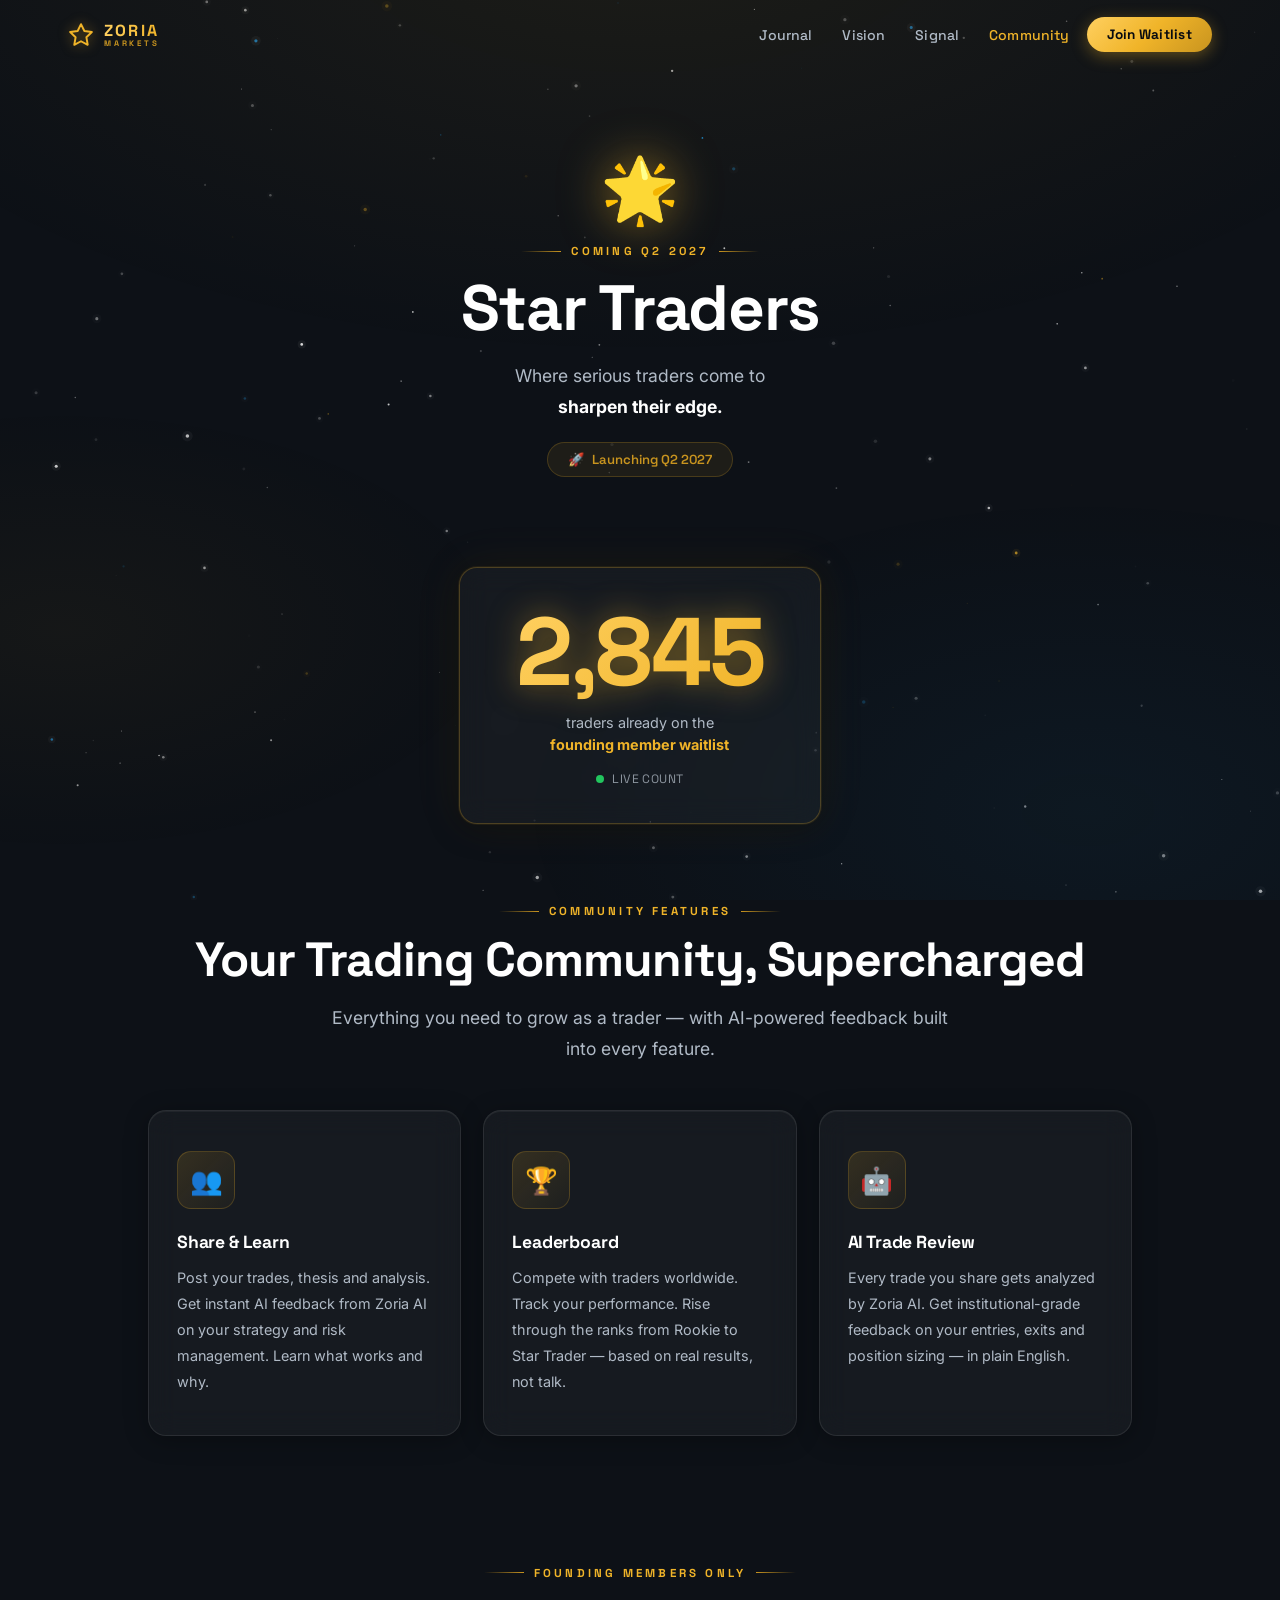
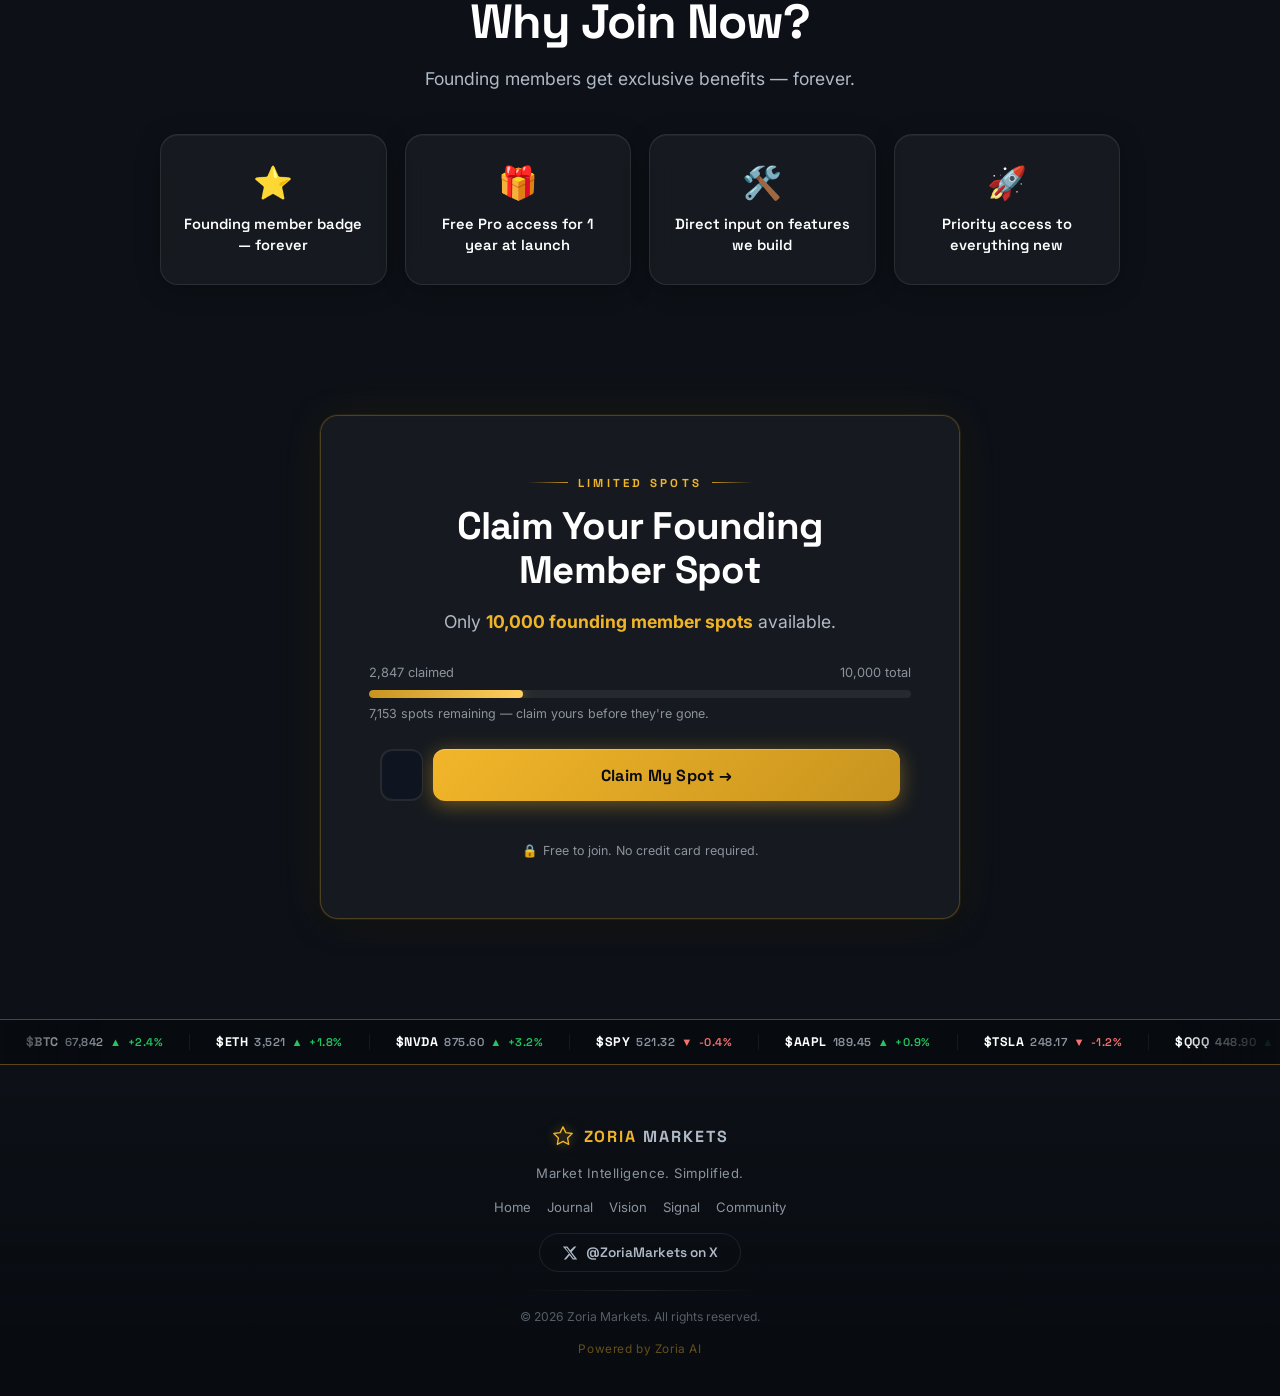
==== community.html @ 5ae32f55 "Complete Zoria Markets website - 5 pages - index.html: Fixed countdown (debounce-before-use crash), " ====
<!DOCTYPE html>
<html lang="en">
<head>
  <meta charset="UTF-8" />
  <meta name="viewport" content="width=device-width, initial-scale=1.0" />
  <meta name="description" content="Star Traders — The Zoria community platform where serious traders share strategies, compete on leaderboards and get AI feedback." />
  <meta name="theme-color" content="#0D1117" />
  <title>Star Traders Community — Zoria Markets</title>
  <link rel="preconnect" href="https://fonts.googleapis.com" />
  <link rel="preconnect" href="https://fonts.gstatic.com" crossorigin />
  <link href="https://fonts.googleapis.com/css2?family=Inter:wght@300;400;500;600;700&family=Space+Grotesk:wght@400;500;600;700;800&display=swap" rel="stylesheet" />
  <link rel="stylesheet" href="styles.css" />
</head>
<body data-page="community">

  <canvas id="starfield"></canvas>

  <!-- NAVIGATION -->
  <nav class="nav" id="nav">
    <div class="nav-inner">
      <a href="index.html" class="nav-logo" aria-label="Zoria Markets home">
        <svg class="nav-star" viewBox="0 0 24 24" xmlns="http://www.w3.org/2000/svg" aria-hidden="true">
          <polygon points="12,2 15.09,8.26 22,9.27 17,14.14 18.18,21.02 12,17.77 5.82,21.02 7,14.14 2,9.27 8.91,8.26" fill="none" stroke="#F0B429" stroke-width="1.8" stroke-linejoin="round"/>
        </svg>
        <span class="nav-brand"><span class="nav-z">ZORIA</span><span class="nav-m">MARKETS</span></span>
      </a>
      <div class="nav-links" id="nav-links">
        <a href="journal.html"    class="nav-link" data-nav="journal">Journal</a>
        <a href="vision.html"     class="nav-link" data-nav="vision">Vision</a>
        <a href="signal.html"     class="nav-link" data-nav="signal">Signal</a>
        <a href="community.html"  class="nav-link" data-nav="community">Community</a>
        <a href="index.html#waitlist" class="nav-cta">Join Waitlist</a>
      </div>
      <button class="hamburger" id="hamburger" aria-label="Toggle menu" aria-expanded="false">
        <span></span><span></span><span></span>
      </button>
    </div>
  </nav>

  <div class="page-wrap">

    <!-- ══ COMMUNITY HERO ══ -->
    <section class="community-hero fade-up">
      <div class="section-inner" style="text-align:center">
        <span class="star-float" aria-hidden="true">🌟</span>
        <div class="s-label" style="justify-content:center">Coming Q2 2027</div>
        <h1 class="s-title" style="font-size:clamp(2.4rem,6vw,4rem)">Star Traders</h1>
        <p class="s-sub" style="margin:0 auto">
          Where serious traders come to<br>
          <strong style="color:var(--white)">sharpen their edge.</strong>
        </p>
        <div class="launch-badge" style="margin:20px auto 0;display:inline-flex">
          <span aria-hidden="true">🚀</span> Launching Q2 2027
        </div>
      </div>
    </section>

    <!-- ══ FOUNDING MEMBER COUNTER ══ -->
    <section class="counter-section fade-up">
      <div class="section-inner" style="text-align:center">
        <div class="counter-box glass-card gold-card" style="display:inline-flex;flex-direction:column;align-items:center;gap:12px">
          <div class="counter-number" id="founder-count" aria-live="polite" aria-label="Founding member count">0</div>
          <p class="counter-label">
            traders already on the<br>
            <strong style="color:var(--gold)">founding member waitlist</strong>
          </p>
          <div style="display:flex;align-items:center;gap:8px;margin-top:4px">
            <div style="width:8px;height:8px;border-radius:50%;background:var(--green);animation:livePulse 1.4s ease infinite"></div>
            <span style="font-size:.76rem;color:var(--gray);font-family:var(--f-head);letter-spacing:.04em">LIVE COUNT</span>
          </div>
        </div>
      </div>
    </section>

    <!-- ══ COMMUNITY FEATURES ══ -->
    <section class="community-features">
      <div class="section-inner">
        <div class="s-label" style="justify-content:center">Community Features</div>
        <h2 class="s-title fade-up" style="text-align:center">Your Trading Community, Supercharged</h2>
        <p class="s-sub fade-up" style="text-align:center;margin:0 auto 46px">
          Everything you need to grow as a trader — with AI-powered feedback built into every feature.
        </p>

        <div class="community-grid">

          <div class="community-card glass-card tilt-card fade-up" style="--delay:.05s">
            <div class="icon-box" aria-hidden="true">👥</div>
            <h3 class="card-title">Share &amp; Learn</h3>
            <p class="card-text">
              Post your trades, thesis and analysis. Get instant AI feedback from Zoria AI
              on your strategy and risk management. Learn what works and why.
            </p>
          </div>

          <div class="community-card glass-card tilt-card fade-up" style="--delay:.12s">
            <div class="icon-box" aria-hidden="true">🏆</div>
            <h3 class="card-title">Leaderboard</h3>
            <p class="card-text">
              Compete with traders worldwide. Track your performance. Rise through
              the ranks from Rookie to Star Trader — based on real results, not talk.
            </p>
          </div>

          <div class="community-card glass-card tilt-card fade-up" style="--delay:.19s">
            <div class="icon-box" aria-hidden="true">🤖</div>
            <h3 class="card-title">AI Trade Review</h3>
            <p class="card-text">
              Every trade you share gets analyzed by Zoria AI. Get institutional-grade
              feedback on your entries, exits and position sizing — in plain English.
            </p>
          </div>

        </div>
      </div>
    </section>

    <!-- ══ FOUNDING MEMBER BENEFITS ══ -->
    <section class="benefits-section">
      <div class="section-inner">
        <div class="s-label" style="justify-content:center">Founding Members Only</div>
        <h2 class="s-title fade-up" style="text-align:center">Why Join Now?</h2>
        <p class="s-sub fade-up" style="text-align:center;margin:0 auto 10px">
          Founding members get exclusive benefits — forever.
        </p>

        <div class="benefits-grid">

          <div class="benefit-card glass-card fade-up" style="--delay:.05s">
            <div class="benefit-icon" aria-hidden="true">⭐</div>
            <p class="benefit-text">Founding member badge — forever</p>
          </div>

          <div class="benefit-card glass-card fade-up" style="--delay:.1s">
            <div class="benefit-icon" aria-hidden="true">🎁</div>
            <p class="benefit-text">Free Pro access for 1 year at launch</p>
          </div>

          <div class="benefit-card glass-card fade-up" style="--delay:.15s">
            <div class="benefit-icon" aria-hidden="true">🛠️</div>
            <p class="benefit-text">Direct input on features we build</p>
          </div>

          <div class="benefit-card glass-card fade-up" style="--delay:.2s">
            <div class="benefit-icon" aria-hidden="true">🚀</div>
            <p class="benefit-text">Priority access to everything new</p>
          </div>

        </div>
      </div>
    </section>

    <!-- ══ FOUNDING CTA ══ -->
    <section class="founding-cta fade-up">
      <div class="section-inner">
        <div class="founding-box glass-card gold-card" style="margin:0 auto;text-align:center">
          <div class="s-label" style="justify-content:center">Limited Spots</div>
          <h2 class="s-title" style="text-align:center;font-size:clamp(1.6rem,3.8vw,2.4rem)">
            Claim Your Founding<br>Member Spot
          </h2>
          <p class="s-sub" style="text-align:center;margin:0 auto 24px">
            Only <strong style="color:var(--gold)">10,000 founding member spots</strong> available.
          </p>

          <!-- Progress bar -->
          <div class="progress-wrap">
            <div class="progress-label">
              <span>2,847 claimed</span>
              <span>10,000 total</span>
            </div>
            <div class="progress-track" role="progressbar" aria-valuenow="2847" aria-valuemin="0" aria-valuemax="10000" aria-label="Founding member spots claimed">
              <div class="progress-fill" data-fill="28.47%"></div>
            </div>
            <p class="progress-note">7,153 spots remaining — claim yours before they're gone.</p>
          </div>

          <!-- Form -->
          <form class="waitlist-form" novalidate style="margin:24px 0 0">
            <div class="email-row" style="margin:0 auto">
              <div class="input-wrap">
                <input type="email" class="email-input"
                  placeholder="Your email address"
                  autocomplete="email" required aria-label="Email address" />
              </div>
              <button type="submit" class="btn-gold cta-btn" style="border-radius:var(--r-sm);height:52px;white-space:nowrap;padding:0 24px">
                <span class="btn-text">Claim My Spot →</span>
              </button>
            </div>
            <div class="form-error" role="alert"></div>
          </form>

          <p class="trust-note" style="justify-content:center;margin-top:16px">
            <span aria-hidden="true">🔒</span> Free to join. No credit card required.
          </p>
        </div>
      </div>
    </section>

  </div><!-- /page-wrap -->

  <!-- TICKER -->
  <div class="ticker-wrap" role="marquee" aria-label="Live market data">
    <div class="ticker-inner" id="ticker-inner"></div>
  </div>

  <!-- FOOTER -->
  <footer class="site-footer">
    <div class="footer-inner">
      <div class="footer-brand">
        <svg class="footer-star" viewBox="0 0 24 24" xmlns="http://www.w3.org/2000/svg" aria-hidden="true">
          <polygon points="12,2 15.09,8.26 22,9.27 17,14.14 18.18,21.02 12,17.77 5.82,21.02 7,14.14 2,9.27 8.91,8.26" fill="none" stroke="#F0B429" stroke-width="1.8" stroke-linejoin="round"/>
        </svg>
        <span class="footer-name"><span class="footer-z">ZORIA</span> <span class="footer-mk">MARKETS</span></span>
      </div>
      <p class="footer-tagline">Market Intelligence. Simplified.</p>
      <nav class="footer-nav" aria-label="Footer navigation">
        <a href="index.html">Home</a>
        <a href="journal.html">Journal</a>
        <a href="vision.html">Vision</a>
        <a href="signal.html">Signal</a>
        <a href="community.html">Community</a>
      </nav>
      <a href="https://x.com/zoriamarkets" class="footer-social" target="_blank" rel="noopener noreferrer">
        <svg viewBox="0 0 24 24" aria-hidden="true"><path d="M18.244 2.25h3.308l-7.227 8.26 8.502 11.24H16.17l-4.714-6.231-5.401 6.231H2.744l7.737-8.835L1.254 2.25H8.08l4.253 5.622L18.244 2.25zm-1.161 17.52h1.833L7.084 4.126H5.117L17.083 19.77z"/></svg>
        @ZoriaMarkets on X
      </a>
      <div class="footer-divider" aria-hidden="true"></div>
      <p class="footer-copy">© 2026 Zoria Markets. All rights reserved.</p>
      <p class="footer-powered">Powered by Zoria AI</p>
    </div>
  </footer>

  <script src="script.js"></script>
</body>
</html>
---- styles.css ----
/* ═══════════════════════════════════════════════════
   ZORIA MARKETS — styles.css  (shared, all pages)
   "Market Intelligence. Simplified."
═══════════════════════════════════════════════════ */

/* ── CSS REGISTERED CUSTOM PROPERTIES ── */
@property --angle {
  syntax: '<angle>';
  initial-value: 0deg;
  inherits: false;
}

/* ── DESIGN TOKENS ── */
:root {
  --bg:          #0D1117;
  --bg-deep:     #080b10;
  --bg-card:     rgba(255,255,255,0.04);
  --bg-card2:    rgba(255,255,255,0.06);

  --gold:        #F0B429;
  --gold-bright: #FFD060;
  --gold-dim:    #C8941F;
  --gold-g:      rgba(240,180,41,0.35);
  --gold-g-sm:   rgba(240,180,41,0.18);
  --gold-g-xs:   rgba(240,180,41,0.08);

  --blue:        #1DA1F2;
  --blue-bright: #60C8FF;
  --blue-g:      rgba(29,161,242,0.3);

  --green:       #22C55E;
  --red:         #F87171;

  --white:       #FFFFFF;
  --gray:        #8B949E;
  --gray-lt:     #B0BAC6;

  --border:      rgba(255,255,255,0.09);
  --border-gold: rgba(240,180,41,0.25);
  --glass:       blur(14px);

  --r:           18px;
  --r-sm:        12px;
  --r-xs:        8px;
  --t:           .3s cubic-bezier(.4,0,.2,1);

  --f-body: 'Inter', -apple-system, BlinkMacSystemFont, sans-serif;
  --f-head: 'Space Grotesk', -apple-system, BlinkMacSystemFont, sans-serif;
  --f-mono: 'JetBrains Mono', 'Courier New', monospace;
}

/* ── RESET ── */
*,*::before,*::after { box-sizing:border-box; margin:0; padding:0; }

html { scroll-behavior:smooth; -webkit-text-size-adjust:100%; }

body {
  font-family: var(--f-body);
  background: var(--bg);
  color: var(--white);
  min-height: 100vh;
  overflow-x: hidden;
  -webkit-font-smoothing: antialiased;
  -moz-osx-font-smoothing: grayscale;
  padding-top: 70px; /* nav height */
}

img, svg { display: block; }
a { color: inherit; text-decoration: none; }
button { font-family: inherit; cursor: pointer; }

/* ── STARFIELD ── */
#starfield {
  position: fixed;
  inset: 0;
  z-index: 0;
  pointer-events: none;
}

/* ── AMBIENT GLOW ── */
body::before {
  content: '';
  position: fixed;
  inset: 0;
  z-index: 1;
  pointer-events: none;
  background:
    radial-gradient(ellipse 70% 50% at 50% -10%, rgba(240,180,41,0.07) 0%, transparent 100%),
    radial-gradient(ellipse 45% 35% at 85% 90%, rgba(29,161,242,0.05) 0%, transparent 100%),
    radial-gradient(ellipse 35% 25% at 5%  70%, rgba(240,180,41,0.04) 0%, transparent 100%);
}

/* ── PAGE WRAPPER ── */
.page-wrap {
  position: relative;
  z-index: 2;
}

/* ═══════════════════════════════════════════════
   NAVIGATION
═══════════════════════════════════════════════ */
.nav {
  position: fixed;
  top: 0; left: 0; right: 0;
  z-index: 100;
  height: 70px;
  transition: background var(--t), box-shadow var(--t), border-color var(--t);
  border-bottom: 1px solid transparent;
}

.nav.scrolled {
  background: rgba(8,11,16,0.88);
  backdrop-filter: var(--glass);
  -webkit-backdrop-filter: var(--glass);
  border-bottom-color: var(--border);
  box-shadow: 0 4px 30px rgba(0,0,0,0.5);
}

.nav-inner {
  max-width: 1200px;
  margin: 0 auto;
  padding: 0 28px;
  height: 100%;
  display: flex;
  align-items: center;
  justify-content: space-between;
  gap: 24px;
}

/* Logo */
.nav-logo {
  display: flex;
  align-items: center;
  gap: 10px;
  flex-shrink: 0;
}

.nav-star {
  width: 26px;
  height: 26px;
  filter: drop-shadow(0 0 6px rgba(240,180,41,0.5));
}

.nav-brand {
  font-family: var(--f-head);
  font-weight: 800;
  line-height: 1;
  display: flex;
  flex-direction: column;
}

.nav-z {
  font-size: 1rem;
  letter-spacing: 0.14em;
  background: linear-gradient(90deg, var(--gold-bright), var(--gold), var(--gold-bright));
  background-size: 200%;
  -webkit-background-clip: text;
  -webkit-text-fill-color: transparent;
  background-clip: text;
  animation: shimmer 4s linear infinite;
}

.nav-m {
  font-size: 0.5rem;
  letter-spacing: 0.35em;
  color: var(--gold-dim);
  -webkit-text-fill-color: var(--gold-dim);
}

/* Nav links */
.nav-links {
  display: flex;
  align-items: center;
  gap: 6px;
}

.nav-link {
  font-family: var(--f-head);
  font-size: 0.88rem;
  font-weight: 500;
  color: var(--gray-lt);
  padding: 7px 12px;
  border-radius: var(--r-xs);
  transition: color var(--t), background var(--t);
  letter-spacing: 0.01em;
  white-space: nowrap;
}

.nav-link:hover { color: var(--white); background: rgba(255,255,255,0.06); }
.nav-link.active { color: var(--gold); }

.nav-cta {
  font-family: var(--f-head);
  font-size: 0.85rem;
  font-weight: 700;
  color: var(--bg-deep);
  background: linear-gradient(135deg, var(--gold-bright), var(--gold), var(--gold-dim));
  padding: 9px 20px;
  border-radius: 50px;
  letter-spacing: 0.02em;
  white-space: nowrap;
  transition: transform var(--t), box-shadow var(--t);
  box-shadow: 0 4px 16px rgba(240,180,41,0.35);
}

.nav-cta:hover {
  transform: translateY(-2px);
  box-shadow: 0 8px 24px rgba(240,180,41,0.5);
}

/* Hamburger */
.hamburger {
  display: none;
  flex-direction: column;
  gap: 5px;
  background: none;
  border: none;
  padding: 6px;
  cursor: pointer;
}

.hamburger span {
  display: block;
  width: 22px;
  height: 2px;
  background: var(--white);
  border-radius: 2px;
  transition: transform var(--t), opacity var(--t);
  transform-origin: center;
}

.hamburger.open span:nth-child(1) { transform: translateY(7px) rotate(45deg); }
.hamburger.open span:nth-child(2) { opacity: 0; }
.hamburger.open span:nth-child(3) { transform: translateY(-7px) rotate(-45deg); }

/* ═══════════════════════════════════════════════
   TICKER TAPE
═══════════════════════════════════════════════ */
.ticker-wrap {
  position: relative;
  z-index: 2;
  background: rgba(8,11,16,0.96);
  border-top: 1px solid rgba(240,180,41,0.35);
  border-bottom: 1px solid rgba(240,180,41,0.35);
  overflow: hidden;
  height: 46px;
  display: flex;
  align-items: center;
}

.ticker-wrap::before,
.ticker-wrap::after {
  content: '';
  position: absolute;
  top: 0; bottom: 0;
  width: 100px;
  z-index: 3;
  pointer-events: none;
}
.ticker-wrap::before { left: 0;  background: linear-gradient(to right, rgba(8,11,16,1), transparent); }
.ticker-wrap::after  { right: 0; background: linear-gradient(to left,  rgba(8,11,16,1), transparent); }

.ticker-inner {
  display: flex;
  white-space: nowrap;
  animation: tickerScroll 45s linear infinite;
  will-change: transform;
}
.ticker-inner:hover { animation-play-state: paused; }

@keyframes tickerScroll {
  from { transform: translateX(0); }
  to   { transform: translateX(-50%); }
}

.ticker-item {
  display: inline-flex;
  align-items: center;
  gap: 6px;
  padding: 0 26px;
  font-family: var(--f-head);
  font-size: 0.78rem;
  font-weight: 600;
  letter-spacing: 0.04em;
  border-right: 1px solid rgba(255,255,255,0.06);
}

.t-sym { color: var(--white); font-weight: 700; }
.t-px  { color: var(--gray); font-size: 0.72rem; }
.t-arr,.t-chg { font-size: 0.7rem; }
.t-arr.up,.t-chg.up   { color: var(--green); }
.t-arr.dn,.t-chg.dn   { color: var(--red); }

/* ═══════════════════════════════════════════════
   FOOTER
═══════════════════════════════════════════════ */
.site-footer {
  position: relative;
  z-index: 2;
  padding: 60px 24px 40px;
  background: linear-gradient(to top, rgba(8,11,16,0.99) 0%, transparent 100%);
}

.footer-inner {
  max-width: 700px;
  margin: 0 auto;
  display: flex;
  flex-direction: column;
  align-items: center;
  gap: 18px;
  text-align: center;
}

.footer-brand {
  display: flex;
  align-items: center;
  gap: 10px;
}

.footer-star {
  width: 22px; height: 22px;
  filter: drop-shadow(0 0 5px rgba(240,180,41,0.5));
}
.footer-star polygon { fill: none; stroke: var(--gold); stroke-width: 1.5; }

.footer-name {
  font-family: var(--f-head);
  font-size: 1rem;
  font-weight: 800;
  letter-spacing: 0.12em;
}

.footer-z  { color: var(--gold); }
.footer-mk { color: var(--gray-lt); }

.footer-tagline {
  font-size: 0.82rem;
  color: var(--gray);
  letter-spacing: 0.04em;
}

.footer-nav {
  display: flex;
  flex-wrap: wrap;
  justify-content: center;
  gap: 4px 16px;
}

.footer-nav a {
  font-size: 0.82rem;
  color: var(--gray);
  transition: color var(--t);
}
.footer-nav a:hover { color: var(--white); }

.footer-social {
  display: inline-flex;
  align-items: center;
  gap: 8px;
  font-family: var(--f-head);
  font-size: 0.85rem;
  font-weight: 600;
  color: var(--gray-lt);
  padding: 10px 22px;
  border: 1px solid var(--border);
  border-radius: 50px;
  transition: all var(--t);
}
.footer-social svg { width:16px; height:16px; fill:currentColor; }
.footer-social:hover {
  color: var(--white);
  border-color: rgba(255,255,255,0.2);
  background: rgba(255,255,255,0.05);
}

.footer-divider {
  width: 240px; height: 1px;
  background: linear-gradient(to right, transparent, var(--border), transparent);
}

.footer-copy    { font-size: 0.76rem; color: rgba(139,148,158,0.6); }
.footer-powered { font-size: 0.74rem; color: rgba(240,180,41,0.4); letter-spacing: 0.05em; }

/* ═══════════════════════════════════════════════
   SHARED COMPONENTS
═══════════════════════════════════════════════ */

/* Section wrapper */
.section-inner {
  max-width: 1040px;
  margin: 0 auto;
  padding: 0 28px;
}

/* Section header */
.s-label {
  font-family: var(--f-head);
  font-size: 0.72rem;
  font-weight: 700;
  letter-spacing: 0.28em;
  text-transform: uppercase;
  color: var(--gold);
  margin-bottom: 14px;
  display: flex;
  align-items: center;
  gap: 10px;
}
.s-label::before,.s-label::after {
  content: '';
  flex: 1;
  max-width: 40px;
  height: 1px;
  background: linear-gradient(to right, transparent, var(--gold-dim));
}
.s-label::after { background: linear-gradient(to left, transparent, var(--gold-dim)); }

.s-title {
  font-family: var(--f-head);
  font-size: clamp(1.9rem, 4vw, 3rem);
  font-weight: 700;
  color: var(--white);
  letter-spacing: -0.02em;
  margin-bottom: 14px;
  line-height: 1.15;
}
.s-title span.gold {
  background: linear-gradient(135deg, var(--gold-bright), var(--gold));
  -webkit-background-clip: text;
  -webkit-text-fill-color: transparent;
  background-clip: text;
}

.s-sub {
  font-size: clamp(0.95rem, 2vw, 1.1rem);
  color: var(--gray-lt);
  line-height: 1.78;
  max-width: 640px;
}

/* Glass card */
.glass-card {
  background: var(--bg-card);
  border: 1px solid var(--border);
  backdrop-filter: var(--glass);
  -webkit-backdrop-filter: var(--glass);
  border-radius: var(--r);
  transition: transform var(--t), box-shadow var(--t), border-color var(--t);
  box-shadow: 0 1px 0 rgba(255,255,255,0.05) inset, 0 4px 24px rgba(0,0,0,0.3);
}

.glass-card:hover {
  transform: translateY(-6px);
  border-color: var(--border-gold);
  box-shadow: 0 1px 0 rgba(255,255,255,0.08) inset, 0 20px 50px rgba(0,0,0,0.45), 0 0 40px var(--gold-g-xs);
}

/* Gold bordered card */
.gold-card {
  border-color: var(--border-gold) !important;
  box-shadow: 0 0 0 1px rgba(240,180,41,0.08), 0 4px 30px rgba(0,0,0,0.35), 0 0 50px var(--gold-g-xs) !important;
}

/* Badge */
.badge {
  display: inline-flex;
  align-items: center;
  gap: 5px;
  padding: 4px 12px;
  border-radius: 50px;
  font-family: var(--f-head);
  font-size: 0.7rem;
  font-weight: 700;
  letter-spacing: 0.06em;
  text-transform: uppercase;
}
.badge-gold   { background: rgba(240,180,41,0.15); color: var(--gold);  border: 1px solid rgba(240,180,41,0.3); }
.badge-blue   { background: rgba(29,161,242,0.12); color: var(--blue);  border: 1px solid rgba(29,161,242,0.25); }
.badge-green  { background: rgba(34,197,94,0.12);  color: var(--green); border: 1px solid rgba(34,197,94,0.25); }
.badge-gray   { background: rgba(255,255,255,0.06); color: var(--gray); border: 1px solid var(--border); }
.badge-live {
  background: rgba(34,197,94,0.12);
  color: var(--green);
  border: 1px solid rgba(34,197,94,0.25);
}
.badge-live::before {
  content: '';
  width: 6px; height: 6px;
  border-radius: 50%;
  background: var(--green);
  animation: livePulse 1.4s ease infinite;
}
@keyframes livePulse {
  0%,100% { opacity:1; transform: scale(1); }
  50%      { opacity:0.4; transform: scale(0.7); }
}

/* Icon box */
.icon-box {
  display: inline-flex;
  align-items: center;
  justify-content: center;
  width: 58px; height: 58px;
  border-radius: 14px;
  background: linear-gradient(135deg, rgba(240,180,41,0.14) 0%, rgba(240,180,41,0.04) 100%);
  border: 1px solid rgba(240,180,41,0.2);
  font-size: 1.65rem;
  margin-bottom: 22px;
  transition: transform var(--t), box-shadow var(--t);
  flex-shrink: 0;
}
.glass-card:hover .icon-box,
.tilt-card:hover .icon-box {
  transform: scale(1.1) rotate(-4deg);
  box-shadow: 0 0 22px rgba(240,180,41,0.25);
}

/* Shared button styles */
.btn-gold {
  display: inline-flex;
  align-items: center;
  gap: 8px;
  padding: 14px 28px;
  background: linear-gradient(135deg, var(--gold-bright) 0%, var(--gold) 50%, var(--gold-dim) 100%);
  background-size: 200%;
  background-position: 100% 0;
  border: none;
  border-radius: 50px;
  color: var(--bg-deep);
  font-family: var(--f-head);
  font-size: 0.95rem;
  font-weight: 700;
  cursor: pointer;
  letter-spacing: 0.02em;
  white-space: nowrap;
  transition: background-position .4s, transform var(--t), box-shadow var(--t);
  box-shadow: 0 4px 20px rgba(240,180,41,0.4), 0 1px 0 rgba(255,255,255,0.25) inset;
  overflow: hidden;
  position: relative;
}
.btn-gold::after {
  content:'';
  position:absolute;
  top:0; left:-100%;
  width:60%; height:100%;
  background: linear-gradient(90deg, transparent, rgba(255,255,255,0.22), transparent);
  transform: skewX(-20deg);
  transition: left .5s;
}
.btn-gold:hover { background-position: 0% 0; transform: translateY(-2px); box-shadow: 0 8px 32px rgba(240,180,41,0.55), 0 1px 0 rgba(255,255,255,0.25) inset; }
.btn-gold:hover::after { left: 160%; }
.btn-gold:active { transform: translateY(0); }

.btn-outline {
  display: inline-flex;
  align-items: center;
  gap: 8px;
  padding: 14px 28px;
  background: rgba(255,255,255,0.05);
  border: 1px solid var(--border);
  border-radius: 50px;
  color: var(--white);
  font-family: var(--f-head);
  font-size: 0.9rem;
  font-weight: 600;
  cursor: pointer;
  letter-spacing: 0.02em;
  transition: all var(--t);
}
.btn-outline:hover { background: rgba(255,255,255,0.1); border-color: rgba(255,255,255,0.2); transform: translateY(-2px); }

/* Email form row */
.email-row {
  display: flex;
  gap: 10px;
  max-width: 520px;
}

.input-wrap {
  position: relative;
  flex: 1;
  border-radius: var(--r-sm);
  padding: 1.5px;
  background: rgba(255,255,255,0.07);
}
.input-wrap::before {
  content: '';
  position: absolute;
  inset: 0;
  border-radius: inherit;
  background: conic-gradient(from var(--angle), var(--gold-dim), var(--gold-bright), var(--blue), var(--gold-dim));
  opacity: 0;
  transition: opacity .4s;
  animation: borderSpin 3s linear infinite;
}
.input-wrap.input-focused::before { opacity: 1; }

@keyframes borderSpin { to { --angle: 360deg; } }

.email-input {
  position: relative;
  z-index: 1;
  display: block;
  width: 100%;
  padding: 15px 20px;
  background: #0e1520;
  border: none;
  border-radius: calc(var(--r-sm) - 1.5px);
  color: var(--white);
  font-family: var(--f-body);
  font-size: 0.93rem;
  outline: none;
  -webkit-appearance: none;
}
.email-input::placeholder { color: var(--gray); }
.email-input.shake { animation: shake .4s ease; }

@keyframes shake {
  0%,100% { transform:translateX(0); }
  20%      { transform:translateX(-7px); }
  40%      { transform:translateX(7px); }
  60%      { transform:translateX(-4px); }
  80%      { transform:translateX(4px); }
}

.form-error { font-size:.82rem; color:#F87171; margin-top:8px; min-height:18px; }

/* Success */
.success-msg {
  display: flex;
  align-items: center;
  justify-content: center;
  gap: 12px;
  padding: 18px 28px;
  background: rgba(240,180,41,0.1);
  border: 1px solid rgba(240,180,41,0.3);
  border-radius: var(--r-sm);
  font-family: var(--f-head);
  font-weight: 600;
  color: var(--gold);
  animation: popIn .45s cubic-bezier(.22,1,.36,1);
}
@keyframes popIn { from{opacity:0;transform:scale(.93) translateY(8px)} to{opacity:1;transform:scale(1) translateY(0)} }

/* Fade-up scroll reveal */
.fade-up {
  opacity: 0;
  transform: translateY(36px);
  transition: opacity .75s cubic-bezier(.22,1,.36,1), transform .75s cubic-bezier(.22,1,.36,1);
  transition-delay: var(--delay, 0s);
}
.fade-up.visible { opacity: 1; transform: translateY(0); }

/* Shared keyframes */
@keyframes shimmer { 0%{background-position:200% center} 100%{background-position:-200% center} }
@keyframes floatY  { 0%,100%{transform:translateY(0)} 50%{transform:translateY(-10px)} }
@keyframes glow    { 0%,100%{opacity:.55;transform:scale(.95)} 50%{opacity:1;transform:scale(1.18)} }

/* ═══════════════════════════════════════════════
   PAGE: INDEX  — Hero
═══════════════════════════════════════════════ */
.chart-bg {
  position: fixed;
  inset: 0;
  z-index: 1;
  pointer-events: none;
  overflow: hidden;
}
.chart-svg { width: 100%; height: 100%; min-height: 400px; }

.hero {
  min-height: calc(100vh - 70px);
  display: flex;
  align-items: center;
  justify-content: center;
  padding: 60px 24px 40px;
  text-align: center;
}

.hero-inner {
  display: flex;
  flex-direction: column;
  align-items: center;
  gap: 22px;
  max-width: 720px;
}

.logo-wrap {
  position: relative;
  display: flex;
  align-items: center;
  justify-content: center;
  margin-bottom: 4px;
}

.logo-halo {
  position: absolute;
  width: 280px; height: 280px;
  border-radius: 50%;
  background: radial-gradient(ellipse at center,
    rgba(240,180,41,0.2) 0%, rgba(240,180,41,0.06) 50%, transparent 72%);
  animation: glow 3.5s ease-in-out infinite;
  z-index: 0;
}

.logo-halo::after {
  content: '';
  position: absolute;
  inset: 30px;
  border-radius: 50%;
  background: radial-gradient(ellipse at center, rgba(29,161,242,0.1) 0%, transparent 70%);
  animation: glow 3.5s ease-in-out infinite reverse;
}

.logo-svg {
  position: relative;
  z-index: 1;
  width: clamp(120px, 22vw, 170px);
  height: clamp(120px, 22vw, 170px);
  animation: floatY 7s ease-in-out infinite;
  filter:
    drop-shadow(0 0 14px rgba(240,180,41,0.5))
    drop-shadow(0 0 36px rgba(240,180,41,0.22))
    drop-shadow(0 0 3px rgba(29,161,242,0.4));
}

.brand-name { display:flex; flex-direction:column; align-items:center; gap:4px; }

.brand-zoria {
  font-family: var(--f-head);
  font-size: clamp(3rem, 10vw, 6rem);
  font-weight: 800;
  letter-spacing: 0.2em;
  background: linear-gradient(135deg, var(--white) 0%, var(--gold-bright) 35%, var(--gold) 55%, var(--white) 100%);
  -webkit-background-clip: text;
  -webkit-text-fill-color: transparent;
  background-clip: text;
  filter: drop-shadow(0 0 22px rgba(240,180,41,0.4));
}

.brand-markets {
  font-family: var(--f-head);
  font-size: clamp(1rem, 3.2vw, 1.8rem);
  font-weight: 600;
  letter-spacing: 0.55em;
  background: linear-gradient(90deg, var(--gold-dim) 0%, var(--gold) 40%, var(--gold-bright) 60%, var(--gold-dim) 100%);
  background-size: 200% auto;
  -webkit-background-clip: text;
  -webkit-text-fill-color: transparent;
  background-clip: text;
  animation: shimmer 4s linear infinite;
}

.tagline {
  font-family: var(--f-head);
  font-size: clamp(1.2rem, 3.5vw, 2rem);
  font-weight: 500;
  color: var(--white);
}

.hero-sub {
  font-size: clamp(0.95rem, 2vw, 1.1rem);
  color: var(--gray);
  line-height: 1.85;
}
.hero-launch { color: var(--gold); font-weight: 600; }

/* Countdown */
.countdown-section { padding: 50px 24px 70px; text-align: center; }

.cd-eyebrow {
  font-family: var(--f-head);
  font-size: 0.72rem;
  font-weight: 700;
  letter-spacing: 0.28em;
  text-transform: uppercase;
  color: var(--gray);
  margin-bottom: 32px;
}

.cd-grid {
  display: flex;
  align-items: center;
  justify-content: center;
  gap: 14px;
  flex-wrap: wrap;
}

.cd-box {
  position: relative;
  display: flex;
  flex-direction: column;
  align-items: center;
  justify-content: center;
  background: linear-gradient(160deg, rgba(255,255,255,0.07) 0%, rgba(255,255,255,0.03) 100%);
  border: 1px solid rgba(240,180,41,0.22);
  backdrop-filter: var(--glass);
  -webkit-backdrop-filter: var(--glass);
  border-radius: var(--r);
  padding: 28px 32px 22px;
  min-width: clamp(84px, 18vw, 124px);
  box-shadow: 0 0 0 1px rgba(255,255,255,0.04) inset, 0 1px 0 rgba(255,255,255,0.1) inset, 0 6px 28px rgba(0,0,0,0.4), 0 0 40px rgba(240,180,41,0.06);
  overflow: hidden;
  transition: box-shadow var(--t), transform var(--t), border-color var(--t);
}
.cd-box::before {
  content:'';
  position:absolute;
  top:0; left:15%; right:15%;
  height:1px;
  background:linear-gradient(90deg, transparent, rgba(240,180,41,0.6), transparent);
}
.cd-box::after {
  content:'';
  position:absolute;
  bottom:-20px; left:50%;
  transform:translateX(-50%);
  width:80%; height:40px;
  border-radius:50%;
  background:radial-gradient(ellipse, rgba(240,180,41,0.14) 0%, transparent 70%);
}
.cd-box:hover { transform:translateY(-5px) scale(1.02); border-color:rgba(240,180,41,0.45); box-shadow:0 0 0 1px rgba(255,255,255,0.06) inset,0 12px 44px rgba(0,0,0,0.5),0 0 60px rgba(240,180,41,0.18); }

.cd-num {
  font-family: var(--f-head);
  font-size: clamp(2.4rem, 6.5vw, 4.2rem);
  font-weight: 800;
  line-height: 1;
  letter-spacing: -0.03em;
  background: linear-gradient(180deg, var(--gold-bright) 0%, var(--gold) 50%, var(--gold-dim) 100%);
  -webkit-background-clip: text;
  -webkit-text-fill-color: transparent;
  background-clip: text;
  filter: drop-shadow(0 0 10px rgba(240,180,41,0.6));
}
.cd-num.flip { animation: numFlip .18s ease; }
@keyframes numFlip { 40%{transform:scaleY(.7);opacity:.6} }

.cd-unit {
  font-size: 0.6rem;
  font-weight: 700;
  letter-spacing: 0.22em;
  color: var(--gray);
  margin-top: 10px;
  text-transform: uppercase;
}

.cd-sep {
  font-family: var(--f-head);
  font-size: clamp(1.8rem, 4.5vw, 3rem);
  font-weight: 800;
  padding-bottom: 24px;
  background: linear-gradient(180deg, var(--gold), var(--gold-dim));
  -webkit-background-clip: text;
  -webkit-text-fill-color: transparent;
  background-clip: text;
  opacity: .5;
  animation: sepBlink 1s step-end infinite;
}
@keyframes sepBlink { 50%{opacity:.1} }

/* Waitlist section */
.waitlist-section { padding: 10px 24px 80px; text-align: center; }

.waitlist-inner {
  max-width: 580px;
  margin: 0 auto;
}

.waitlist-form { margin: 14px 0 20px; }

.join-btn {
  position: relative;
  display: flex;
  align-items: center;
  gap: 8px;
  padding: 0 28px;
  height: 52px;
  background: linear-gradient(135deg, var(--gold-bright) 0%, var(--gold) 50%, var(--gold-dim) 100%);
  background-size: 200%; background-position: 100% 0;
  border: none;
  border-radius: var(--r-sm);
  color: var(--bg-deep);
  font-family: var(--f-head);
  font-size: .93rem;
  font-weight: 700;
  cursor: pointer;
  white-space: nowrap;
  letter-spacing: .01em;
  transition: background-position .4s, transform var(--t), box-shadow var(--t);
  box-shadow: 0 4px 20px rgba(240,180,41,0.4);
  overflow: hidden;
}
.join-btn::after { content:''; position:absolute; top:0; left:-100%; width:60%; height:100%; background:linear-gradient(90deg,transparent,rgba(255,255,255,.22),transparent); transform:skewX(-20deg); transition:left .5s; }
.join-btn:hover { background-position:0% 0; transform:translateY(-2px); box-shadow:0 8px 32px rgba(240,180,41,.55); }
.join-btn:hover::after { left:160%; }
.join-btn:disabled { opacity:.6; cursor:not-allowed; transform:none; }
.btn-arrow { font-size:1.1rem; transition:transform var(--t); }
.join-btn:hover .btn-arrow { transform:translateX(3px); }

.trust-note {
  font-size: .78rem;
  color: var(--gray);
  display: flex;
  align-items: center;
  justify-content: center;
  gap: 5px;
  margin-top: 14px;
}

/* Features grid */
.features-section { padding: 20px 24px 100px; }

.features-grid {
  display: grid;
  grid-template-columns: repeat(3, 1fr);
  gap: 22px;
  max-width: 1040px;
  margin: 0 auto;
}

.feature-card {
  position: relative;
  padding: 40px 28px 36px;
  text-align: left;
  overflow: hidden;
}
.feature-card::before {
  content: '';
  position: absolute;
  inset: 0;
  border-radius: var(--r);
  background: linear-gradient(135deg, rgba(240,180,41,0.06) 0%, transparent 55%);
  opacity: 0;
  transition: opacity var(--t);
  pointer-events: none;
}
.feature-card:hover::before { opacity: 1; }

.card-title { font-family:var(--f-head); font-size:1.1rem; font-weight:700; color:var(--white); margin-bottom:12px; letter-spacing:-.01em; }
.card-text  { font-size:.9rem; color:var(--gray-lt); line-height:1.8; }

/* ═══════════════════════════════════════════════
   PAGE: JOURNAL
═══════════════════════════════════════════════ */
.journal-hero {
  padding: 80px 28px 60px;
  text-align: center;
}

.journal-hero .s-title { font-size: clamp(2.2rem, 5vw, 3.5rem); }

.featured-post {
  padding: 40px 44px;
  margin-bottom: 40px;
  text-align: left;
  display: grid;
  grid-template-columns: 1fr auto;
  gap: 24px;
  align-items: start;
}

.featured-post .post-meta {
  display: flex;
  align-items: center;
  gap: 12px;
  margin-bottom: 16px;
  flex-wrap: wrap;
}

.post-date { font-size:.78rem; color:var(--gray); }
.post-read { font-size:.78rem; color:var(--gray); }

.featured-post .post-title {
  font-family: var(--f-head);
  font-size: clamp(1.4rem, 3vw, 2rem);
  font-weight: 700;
  color: var(--white);
  line-height: 1.3;
  margin-bottom: 16px;
  letter-spacing: -0.02em;
}

.featured-post .post-preview {
  font-size: .95rem;
  color: var(--gray-lt);
  line-height: 1.78;
  margin-bottom: 24px;
  max-width: 600px;
}

.articles-grid {
  display: grid;
  grid-template-columns: repeat(3, 1fr);
  gap: 22px;
  margin-bottom: 80px;
}

.article-card {
  padding: 32px 26px;
  text-align: left;
}

.article-card .post-title {
  font-family: var(--f-head);
  font-size: 1.05rem;
  font-weight: 700;
  color: var(--white);
  line-height: 1.4;
  margin-bottom: 12px;
  letter-spacing: -0.01em;
}

.article-card .post-preview {
  font-size: .87rem;
  color: var(--gray-lt);
  line-height: 1.75;
  margin-bottom: 18px;
}

.article-card .post-meta {
  display: flex;
  gap: 10px;
  align-items: center;
  flex-wrap: wrap;
}

.read-link {
  display: inline-flex;
  align-items: center;
  gap: 6px;
  font-family: var(--f-head);
  font-size: .84rem;
  font-weight: 600;
  color: var(--gold);
  transition: gap var(--t);
}
.read-link:hover { gap: 10px; }

.journal-subscribe {
  padding: 70px 28px 90px;
  text-align: center;
}

.subscribe-box {
  max-width: 580px;
  margin: 0 auto;
  padding: 50px 44px;
}

.subscribe-btn {
  padding: 0 28px;
  height: 52px;
}

/* ═══════════════════════════════════════════════
   PAGE: VISION
═══════════════════════════════════════════════ */
.vision-hero {
  padding: 80px 28px 70px;
  text-align: center;
}

.vision-hero .s-title { font-size: clamp(2rem, 5vw, 3.4rem); }

.problem-section {
  padding: 70px 28px;
  background: linear-gradient(180deg, transparent, rgba(240,180,41,0.03) 50%, transparent);
}

.problem-heading {
  font-family: var(--f-head);
  font-size: clamp(2.5rem, 6vw, 4.5rem);
  font-weight: 800;
  letter-spacing: -0.03em;
  background: linear-gradient(135deg, var(--gold-bright), var(--gold));
  -webkit-background-clip: text;
  -webkit-text-fill-color: transparent;
  background-clip: text;
  margin-bottom: 28px;
  line-height: 1;
}

.problem-text {
  font-size: clamp(1rem, 2.2vw, 1.2rem);
  color: var(--gray-lt);
  line-height: 1.9;
  max-width: 640px;
}
.problem-text strong { color: var(--white); font-weight: 600; }

.solution-section { padding: 70px 28px; text-align: center; }

.vision-cards {
  display: grid;
  grid-template-columns: repeat(3, 1fr);
  gap: 22px;
  max-width: 1000px;
  margin: 0 auto;
}

.vision-card { padding: 40px 28px; text-align: left; }

/* Roadmap */
.roadmap-section { padding: 80px 28px 100px; }

.roadmap {
  position: relative;
  max-width: 900px;
  margin: 50px auto 0;
}

.roadmap::before {
  content: '';
  position: absolute;
  left: 50%;
  top: 0; bottom: 0;
  width: 2px;
  background: linear-gradient(to bottom, transparent, var(--border-gold) 15%, var(--border-gold) 85%, transparent);
  transform: translateX(-50%);
}

.rm-item {
  position: relative;
  display: grid;
  grid-template-columns: 1fr 60px 1fr;
  gap: 0 20px;
  margin-bottom: 50px;
  align-items: start;
}

.rm-item:nth-child(odd)  .rm-card { grid-column: 1; grid-row: 1; justify-self: end; text-align: right; }
.rm-item:nth-child(odd)  .rm-dot  { grid-column: 2; grid-row: 1; }
.rm-item:nth-child(odd)  .rm-spacer { grid-column: 3; grid-row: 1; }

.rm-item:nth-child(even) .rm-spacer { grid-column: 1; grid-row: 1; }
.rm-item:nth-child(even) .rm-dot    { grid-column: 2; grid-row: 1; }
.rm-item:nth-child(even) .rm-card   { grid-column: 3; grid-row: 1; }

.rm-dot {
  display: flex;
  align-items: flex-start;
  justify-content: center;
  padding-top: 18px;
}

.rm-dot-inner {
  width: 16px; height: 16px;
  border-radius: 50%;
  background: var(--gold);
  border: 2px solid var(--bg);
  box-shadow: 0 0 0 3px rgba(240,180,41,0.3), 0 0 16px rgba(240,180,41,0.4);
  position: relative;
  z-index: 1;
}

.rm-item.dim .rm-dot-inner {
  background: var(--gray);
  box-shadow: 0 0 0 3px rgba(139,148,158,0.2);
}

.rm-card {
  padding: 24px 28px;
  max-width: 380px;
}

.rm-eyebrow {
  font-family: var(--f-head);
  font-size: .72rem;
  font-weight: 700;
  letter-spacing: .14em;
  color: var(--gold);
  margin-bottom: 8px;
  display: flex;
  align-items: center;
  gap: 8px;
}

.rm-item.dim .rm-eyebrow { color: var(--gray); }
.rm-item:nth-child(odd) .rm-eyebrow { justify-content: flex-end; }

.rm-title {
  font-family: var(--f-head);
  font-size: 1rem;
  font-weight: 700;
  color: var(--white);
  margin-bottom: 10px;
  line-height: 1.3;
}

.rm-desc { font-size: .88rem; color: var(--gray-lt); line-height: 1.75; }

.rm-badge {
  display: inline-flex;
  margin-top: 12px;
}

.join-movement {
  padding: 80px 28px;
  text-align: center;
  background: linear-gradient(180deg, transparent, rgba(240,180,41,0.03) 50%, transparent);
}

.movement-box {
  max-width: 600px;
  margin: 0 auto;
  padding: 60px 48px;
}

/* ═══════════════════════════════════════════════
   PAGE: SIGNAL
═══════════════════════════════════════════════ */
.signal-hero {
  padding: 80px 28px 60px;
  text-align: center;
}

.signal-hero .hero-icon {
  font-size: 3.5rem;
  margin-bottom: 16px;
  display: block;
  filter: drop-shadow(0 0 20px rgba(240,180,41,0.5));
  animation: floatY 5s ease-in-out infinite;
}

/* Terminal */
.terminal-section { padding: 20px 28px 70px; }

.terminal-wrap {
  position: relative;
  max-width: 680px;
  margin: 0 auto;
}

.terminal {
  background: #050810;
  border: 1px solid rgba(240,180,41,0.3);
  border-radius: var(--r);
  overflow: hidden;
  font-family: var(--f-mono);
  font-size: .84rem;
  box-shadow: 0 0 60px rgba(240,180,41,0.1), 0 20px 60px rgba(0,0,0,0.6);
}

.term-header {
  display: flex;
  align-items: center;
  justify-content: space-between;
  padding: 14px 20px;
  background: rgba(240,180,41,0.07);
  border-bottom: 1px solid rgba(240,180,41,0.2);
}

.term-title {
  font-weight: 700;
  color: var(--gold);
  letter-spacing: .06em;
  font-size: .82rem;
}

.term-live {
  display: flex;
  align-items: center;
  gap: 6px;
  font-size: .72rem;
  color: var(--green);
  font-weight: 600;
}

.term-live-dot {
  width: 7px; height: 7px;
  border-radius: 50%;
  background: var(--green);
  animation: livePulse 1.4s ease infinite;
}

.term-updated {
  font-size: .72rem;
  color: var(--gray);
  padding: 8px 20px;
  border-bottom: 1px solid rgba(255,255,255,0.05);
}

.term-section {
  padding: 16px 20px 14px;
  border-bottom: 1px solid rgba(255,255,255,0.05);
}

.term-section:last-child { border-bottom: none; }

.term-section-title {
  font-size: .7rem;
  font-weight: 700;
  letter-spacing: .14em;
  color: var(--gray);
  margin-bottom: 12px;
  padding-bottom: 8px;
  border-bottom: 1px solid rgba(255,255,255,0.05);
}

.term-row {
  display: flex;
  align-items: center;
  gap: 10px;
  padding: 5px 0;
  font-size: .82rem;
}

.term-ticker {
  color: var(--white);
  font-weight: 700;
  min-width: 56px;
}

.term-change { min-width: 70px; font-weight: 600; }
.term-change.up { color: var(--green); }
.term-change.dn { color: var(--red); }

.term-sentiment {
  font-size: .75rem;
  padding: 2px 10px;
  border-radius: 50px;
  font-weight: 600;
}
.term-sentiment.bull { background: rgba(34,197,94,0.12); color: var(--green); }
.term-sentiment.bear { background: rgba(248,113,113,0.12); color: var(--red); }

.term-options-row {
  padding: 7px 0;
  border-bottom: 1px solid rgba(255,255,255,0.03);
}
.term-options-row:last-child { border-bottom: none; }
.term-opt-name { color: var(--gold); font-weight: 700; margin-bottom: 3px; }
.term-opt-detail { color: var(--gray); font-size: .78rem; }

.term-sentiment-row {
  display: flex;
  align-items: center;
  gap: 12px;
  padding: 5px 0;
}
.term-s-label { color: var(--gray-lt); min-width: 70px; font-size: .8rem; }
.term-bar-wrap { flex: 1; height: 8px; background: rgba(255,255,255,0.07); border-radius: 4px; overflow: hidden; }
.term-bar-fill { height: 100%; border-radius: 4px; background: linear-gradient(to right, var(--green), rgba(34,197,94,.5)); }
.term-s-pct { color: var(--green); font-weight: 700; min-width: 40px; font-size: .8rem; }

/* Terminal lock overlay */
.terminal-overlay {
  position: absolute;
  inset: 0;
  border-radius: var(--r);
  backdrop-filter: blur(6px);
  -webkit-backdrop-filter: blur(6px);
  background: rgba(8,11,16,0.6);
  display: flex;
  flex-direction: column;
  align-items: center;
  justify-content: center;
  gap: 16px;
  text-align: center;
  padding: 40px;
}

.overlay-lock { font-size: 2.8rem; margin-bottom: 4px; }
.overlay-title {
  font-family: var(--f-head);
  font-size: 1.4rem;
  font-weight: 700;
  color: var(--white);
}
.overlay-sub { font-size: .9rem; color: var(--gray-lt); }

/* Signal feature cards */
.signal-features { padding: 60px 28px 70px; }

.signal-grid {
  display: grid;
  grid-template-columns: repeat(3,1fr);
  gap: 22px;
  max-width: 1000px;
  margin: 0 auto;
}

.signal-waitlist { padding: 20px 28px 100px; text-align: center; }

.signal-waitlist-box {
  max-width: 560px;
  margin: 0 auto;
  padding: 50px 44px;
}

/* ═══════════════════════════════════════════════
   PAGE: COMMUNITY
═══════════════════════════════════════════════ */
.community-hero { padding: 80px 28px 60px; text-align: center; }

.star-float {
  font-size: 4rem;
  display: block;
  margin-bottom: 16px;
  animation: floatY 5s ease-in-out infinite;
  filter: drop-shadow(0 0 24px rgba(240,180,41,0.6));
}

.launch-badge {
  display: inline-flex;
  align-items: center;
  gap: 8px;
  padding: 8px 20px;
  background: rgba(240,180,41,0.08);
  border: 1px solid rgba(240,180,41,0.2);
  border-radius: 50px;
  font-family: var(--f-head);
  font-size: .82rem;
  font-weight: 600;
  color: var(--gold-dim);
  margin-top: 10px;
}

/* Founding counter */
.counter-section {
  padding: 30px 28px 60px;
  text-align: center;
}

.counter-box {
  display: inline-flex;
  flex-direction: column;
  align-items: center;
  gap: 8px;
  padding: 36px 56px;
}

.counter-number {
  font-family: var(--f-head);
  font-size: clamp(3.5rem, 9vw, 6rem);
  font-weight: 800;
  letter-spacing: -0.03em;
  background: linear-gradient(135deg, var(--gold-bright), var(--gold));
  -webkit-background-clip: text;
  -webkit-text-fill-color: transparent;
  background-clip: text;
  filter: drop-shadow(0 0 16px rgba(240,180,41,0.5));
  line-height: 1;
}

.counter-label {
  font-size: .9rem;
  color: var(--gray-lt);
  max-width: 240px;
  text-align: center;
  line-height: 1.5;
}

/* Community feature cards */
.community-features { padding: 20px 28px 70px; }

.community-grid {
  display: grid;
  grid-template-columns: repeat(3,1fr);
  gap: 22px;
  max-width: 1000px;
  margin: 0 auto;
}

.community-card { padding: 40px 28px; text-align: left; }

/* Benefits */
.benefits-section { padding: 60px 28px 70px; text-align: center; }

.benefits-grid {
  display: grid;
  grid-template-columns: repeat(4,1fr);
  gap: 18px;
  max-width: 960px;
  margin: 40px auto 0;
}

.benefit-card {
  padding: 28px 20px;
  text-align: center;
  display: flex;
  flex-direction: column;
  align-items: center;
  gap: 12px;
}

.benefit-icon { font-size: 2rem; }
.benefit-text {
  font-family: var(--f-head);
  font-size: .92rem;
  font-weight: 600;
  color: var(--white);
  line-height: 1.4;
}

/* CTA / Progress */
.founding-cta { padding: 60px 28px 100px; text-align: center; }

.founding-box {
  max-width: 640px;
  margin: 0 auto;
  padding: 60px 48px;
}

.founding-box .s-title { font-size: clamp(1.8rem, 4vw, 2.6rem); }

.progress-wrap {
  margin: 28px 0;
  text-align: left;
}

.progress-label {
  display: flex;
  justify-content: space-between;
  font-size: .8rem;
  color: var(--gray);
  margin-bottom: 10px;
}

.progress-track {
  height: 8px;
  background: rgba(255,255,255,0.07);
  border-radius: 4px;
  overflow: hidden;
}

.progress-fill {
  height: 100%;
  width: 0;
  border-radius: 4px;
  background: linear-gradient(to right, var(--gold-dim), var(--gold-bright));
  box-shadow: 0 0 12px rgba(240,180,41,0.4);
  transition: width 1.6s cubic-bezier(.22,1,.36,1);
}

.progress-note {
  font-size: .78rem;
  color: var(--gray);
  margin-top: 8px;
}

.cta-btn {
  width: 100%;
  justify-content: center;
  border-radius: var(--r-sm);
  height: 56px;
  font-size: 1rem;
}

/* ═══════════════════════════════════════════════
   RESPONSIVE — TABLET  ≤ 768px
═══════════════════════════════════════════════ */
@media (max-width: 768px) {
  /* Nav */
  .hamburger { display: flex; }

  .nav-links {
    display: none;
    position: absolute;
    top: 70px; left: 0; right: 0;
    background: rgba(8,11,16,0.97);
    backdrop-filter: var(--glass);
    -webkit-backdrop-filter: var(--glass);
    border-bottom: 1px solid var(--border);
    flex-direction: column;
    padding: 16px 24px 24px;
    gap: 4px;
  }
  .nav-links.open { display: flex; }
  .nav-link { padding: 12px 14px; font-size:.95rem; border-radius:var(--r-xs); }
  .nav-cta { text-align:center; margin-top:8px; padding:13px; border-radius:var(--r-sm); }

  /* Grids → 1 col */
  .features-grid,
  .articles-grid,
  .vision-cards,
  .signal-grid,
  .community-grid { grid-template-columns: 1fr; max-width: 500px; margin-left:auto; margin-right:auto; }

  .benefits-grid { grid-template-columns: repeat(2,1fr); }

  /* Featured post */
  .featured-post { grid-template-columns: 1fr; padding: 28px 24px; }

  /* Countdown */
  .cd-box { padding: 20px 22px 16px; min-width: 74px; }
  .cd-sep { font-size: 2rem; }
  .cd-grid { gap: 10px; }

  /* Roadmap */
  .roadmap::before { left: 24px; }
  .rm-item { grid-template-columns: 50px 1fr; gap: 0 16px; }
  .rm-item:nth-child(odd) .rm-card,
  .rm-item:nth-child(even) .rm-card {
    grid-column: 2; grid-row: 1;
    justify-self: start; text-align: left;
    max-width: 100%;
  }
  .rm-item:nth-child(odd) .rm-dot,
  .rm-item:nth-child(even) .rm-dot { grid-column: 1; grid-row: 1; }
  .rm-item .rm-spacer { display: none; }
  .rm-item:nth-child(odd) .rm-eyebrow { justify-content: flex-start; }

  /* Movement / subscribe boxes */
  .movement-box,
  .subscribe-box,
  .signal-waitlist-box,
  .founding-box { padding: 36px 28px; }

  /* email row stack */
  .email-row { flex-direction: column; }
  .email-row .btn-gold { width: 100%; justify-content: center; border-radius: var(--r-sm); height:52px; }
  .subscribe-btn,.cta-btn { width:100%; justify-content:center; height:52px; }
}

/* ═══════════════════════════════════════════════
   RESPONSIVE — MOBILE  ≤ 480px
═══════════════════════════════════════════════ */
@media (max-width: 480px) {
  body { padding-top: 64px; }
  .nav { height: 64px; }
  .nav-links { top: 64px; }

  .brand-zoria   { letter-spacing: 0.12em; }
  .brand-markets { letter-spacing: 0.38em; }

  .cd-box { padding: 14px 16px 12px; min-width:64px; border-radius:13px; }
  .cd-sep { font-size:1.5rem; padding-bottom:14px; }
  .cd-grid { gap:7px; }

  .benefits-grid { grid-template-columns: 1fr 1fr; }

  .featured-post { padding: 24px 20px; }
  .featured-post .post-title { font-size: 1.3rem; }

  .term-section { padding: 12px 14px 10px; }
  .terminal { font-size: .76rem; }

  .counter-box { padding: 28px 32px; }
  .founding-box { padding: 32px 22px; }
}

/* ═══════════════════════════════════════════════
   REDUCED MOTION
═══════════════════════════════════════════════ */
@media (prefers-reduced-motion: reduce) {
  *, *::before, *::after {
    animation-duration:.01ms!important;
    animation-iteration-count:1!important;
    transition-duration:.01ms!important;
  }
  .ticker-inner { animation:none; }
  .logo-svg     { animation:none; }
  .logo-halo    { animation:none; }
  .brand-markets { animation:none; }
}
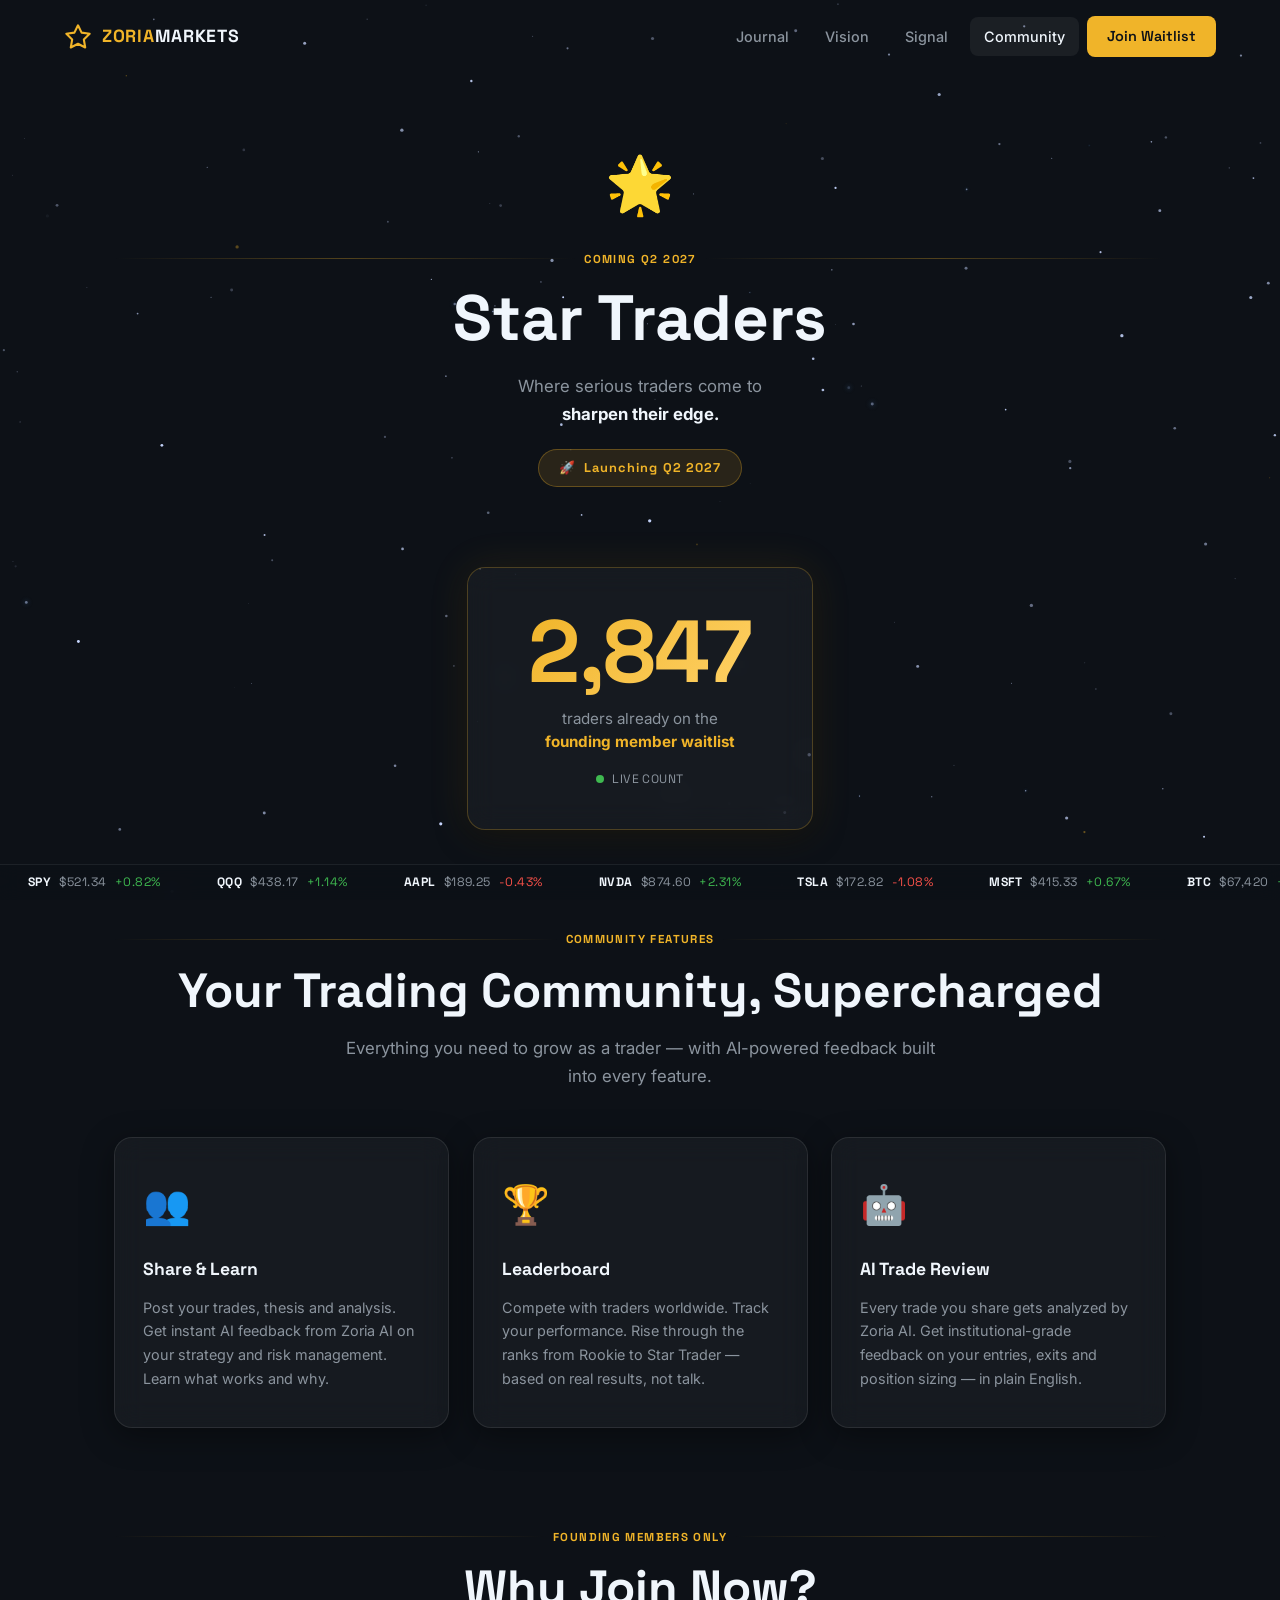
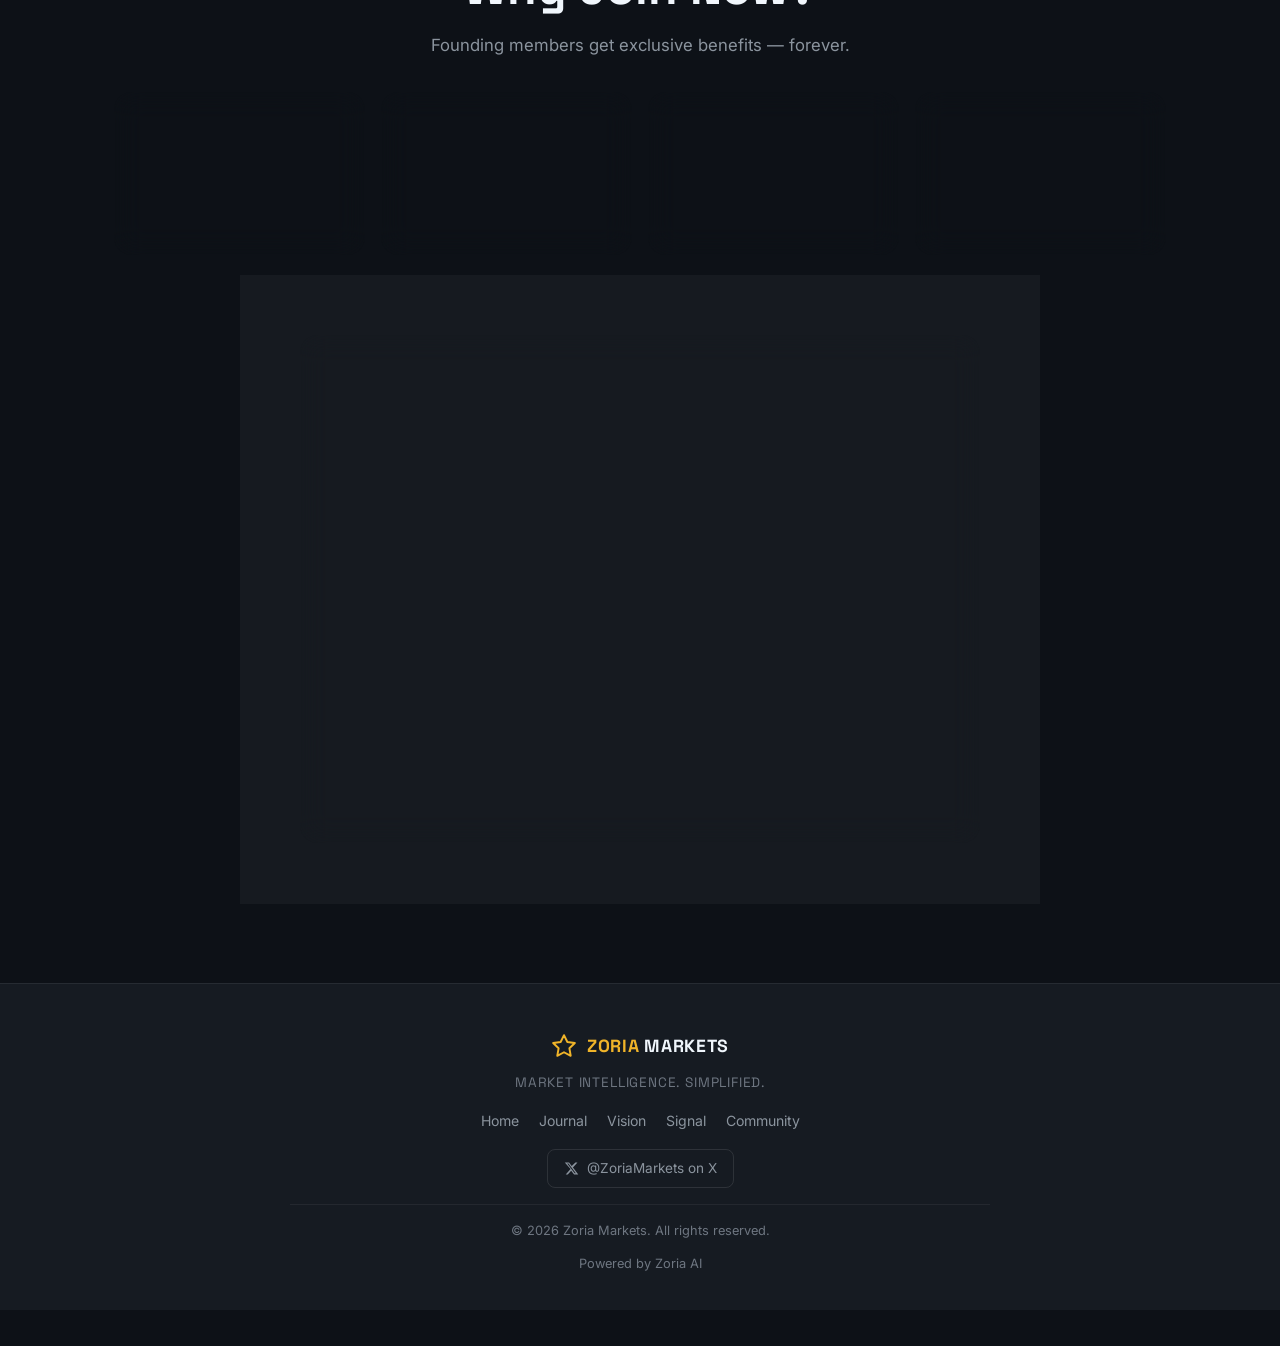
==== commit 2b3cc90f: "Fix: self-contained HTML files" ====
--- a/community.html
+++ b/community.html
@@ -9,7 +9,195 @@
   <link rel="preconnect" href="https://fonts.googleapis.com" />
   <link rel="preconnect" href="https://fonts.gstatic.com" crossorigin />
   <link href="https://fonts.googleapis.com/css2?family=Inter:wght@300;400;500;600;700&family=Space+Grotesk:wght@400;500;600;700;800&display=swap" rel="stylesheet" />
-  <link rel="stylesheet" href="styles.css" />
+<style>
+/* ─── RESET & BASE ─── */
+*,*::before,*::after{box-sizing:border-box;margin:0;padding:0}
+html{scroll-behavior:smooth}
+body{background:#0D1117;color:#C9D1D9;font-family:'Inter',sans-serif;font-size:16px;line-height:1.6;overflow-x:hidden;min-height:100vh}
+img{max-width:100%;display:block}
+a{color:inherit;text-decoration:none}
+button{cursor:pointer;border:none;background:none;font-family:inherit}
+input,textarea{font-family:inherit}
+
+/* ─── DESIGN TOKENS ─── */
+:root{
+  --gold:#F0B429;
+  --gold2:#FFD166;
+  --gold-dim:#c9922a;
+  --white:#F0F6FC;
+  --gray:#8B949E;
+  --gray2:#6E7681;
+  --bg:#0D1117;
+  --bg2:#161B22;
+  --bg3:#21262D;
+  --green:#3FB950;
+  --red:#F85149;
+  --blue:#58A6FF;
+  --purple:#BC8CFF;
+  --f-head:'Space Grotesk',sans-serif;
+  --f-body:'Inter',sans-serif;
+  --r-sm:10px;
+  --r-md:18px;
+  --r-lg:28px;
+  --shadow-gold:0 0 40px rgba(240,180,41,0.18);
+  --shadow-card:0 8px 32px rgba(0,0,0,0.4);
+}
+
+/* ─── STARFIELD ─── */
+#starfield{position:fixed;inset:0;z-index:0;pointer-events:none}
+
+/* ─── LAYOUT ─── */
+.page-wrap{position:relative;z-index:1;padding-bottom:80px}
+.section-inner{max-width:1100px;margin:0 auto;padding:0 24px}
+
+/* ─── NAV ─── */
+.nav{position:fixed;top:0;left:0;right:0;z-index:100;padding:16px 0;transition:background .3s,backdrop-filter .3s,border-color .3s;border-bottom:1px solid transparent}
+.nav.scrolled{background:rgba(13,17,23,0.85);backdrop-filter:blur(16px);border-color:rgba(255,255,255,0.07)}
+.nav-inner{max-width:1200px;margin:0 auto;padding:0 24px;display:flex;align-items:center;justify-content:space-between;gap:16px}
+.nav-logo{display:flex;align-items:center;gap:10px}
+.nav-star{width:28px;height:28px;flex-shrink:0}
+.nav-brand{font-family:var(--f-head);font-weight:800;font-size:1.1rem;letter-spacing:.04em;line-height:1}
+.nav-z{color:var(--gold)}
+.nav-m{color:var(--white)}
+.nav-links{display:flex;align-items:center;gap:8px}
+.nav-link{font-size:.9rem;font-weight:500;color:var(--gray);padding:8px 14px;border-radius:8px;transition:color .2s,background .2s}
+.nav-link:hover,.nav-link.active{color:var(--white);background:rgba(255,255,255,0.06)}
+.nav-cta{font-size:.9rem;font-weight:600;color:var(--bg);background:var(--gold);padding:9px 20px;border-radius:8px;transition:opacity .2s,transform .2s;font-family:var(--f-head)}
+.nav-cta:hover{opacity:.9;transform:translateY(-1px)}
+.hamburger{display:none;flex-direction:column;gap:5px;padding:8px;border-radius:8px}
+.hamburger span{display:block;width:22px;height:2px;background:var(--gray);transition:.3s;border-radius:2px}
+.hamburger.open span:nth-child(1){transform:translateY(7px) rotate(45deg)}
+.hamburger.open span:nth-child(2){opacity:0}
+.hamburger.open span:nth-child(3){transform:translateY(-7px) rotate(-45deg)}
+
+/* ─── GLASS CARD ─── */
+.glass-card{background:rgba(255,255,255,0.04);backdrop-filter:blur(14px);border:1px solid rgba(255,255,255,0.09);border-radius:var(--r-md);box-shadow:var(--shadow-card)}
+.gold-card{border-color:rgba(240,180,41,0.25);box-shadow:0 0 40px rgba(240,180,41,0.1),var(--shadow-card)}
+
+/* ─── TYPOGRAPHY HELPERS ─── */
+.s-label{display:flex;align-items:center;gap:8px;font-family:var(--f-head);font-size:.72rem;font-weight:700;letter-spacing:.12em;text-transform:uppercase;color:var(--gold);margin-bottom:14px}
+.s-label::before,.s-label::after{content:'';flex:1;height:1px;background:linear-gradient(90deg,transparent,rgba(240,180,41,0.3),transparent)}
+.s-title{font-family:var(--f-head);font-size:clamp(2rem,4vw,3rem);font-weight:800;color:var(--white);line-height:1.15;margin-bottom:16px}
+.s-sub{font-size:1.05rem;color:var(--gray);max-width:600px;line-height:1.7}
+
+/* ─── GOLD GRADIENT TEXT ─── */
+.gold-text{background:linear-gradient(135deg,var(--gold) 0%,var(--gold2) 50%,var(--gold) 100%);-webkit-background-clip:text;-webkit-text-fill-color:transparent;background-clip:text}
+
+/* ─── FADE-UP ANIMATION ─── */
+.fade-up{opacity:0;transform:translateY(32px);transition:opacity .7s ease,transform .7s ease}
+.fade-up.visible{opacity:1;transform:none}
+.fade-up[style*="--delay"]{transition-delay:var(--delay,0s)}
+
+/* ─── TICKER ─── */
+.ticker-wrap{position:fixed;bottom:0;left:0;right:0;z-index:50;background:rgba(13,17,23,0.92);backdrop-filter:blur(10px);border-top:1px solid rgba(255,255,255,0.07);height:36px;overflow:hidden}
+.ticker-inner{display:flex;align-items:center;height:100%;white-space:nowrap;animation:ticker 60s linear infinite}
+@keyframes ticker{0%{transform:translateX(0)}100%{transform:translateX(-50%)}}
+.ticker-item{display:inline-flex;align-items:center;gap:8px;padding:0 28px;font-size:.76rem;font-family:var(--f-head);letter-spacing:.04em}
+.ticker-sym{color:var(--white);font-weight:700}
+.ticker-price{color:var(--gray)}
+.ticker-chg.pos{color:var(--green)}
+.ticker-chg.neg{color:var(--red)}
+
+/* ─── FOOTER ─── */
+.site-footer{position:relative;z-index:1;background:var(--bg2);border-top:1px solid rgba(255,255,255,0.07);padding:48px 24px 36px;margin-bottom:36px}
+.footer-inner{max-width:700px;margin:0 auto;text-align:center;display:flex;flex-direction:column;align-items:center;gap:12px}
+.footer-brand{display:flex;align-items:center;gap:10px}
+.footer-star{width:26px;height:26px}
+.footer-name{font-family:var(--f-head);font-weight:800;font-size:1.1rem;letter-spacing:.04em}
+.footer-z{color:var(--gold)}
+.footer-mk{color:var(--white)}
+.footer-tagline{font-size:.85rem;color:var(--gray2);font-family:var(--f-head);letter-spacing:.06em;text-transform:uppercase}
+.footer-nav{display:flex;flex-wrap:wrap;justify-content:center;gap:6px 20px;margin:4px 0}
+.footer-nav a{font-size:.88rem;color:var(--gray);transition:color .2s}
+.footer-nav a:hover{color:var(--white)}
+.footer-social{display:inline-flex;align-items:center;gap:8px;font-size:.85rem;color:var(--gray);border:1px solid rgba(255,255,255,0.1);padding:8px 16px;border-radius:8px;transition:border-color .2s,color .2s}
+.footer-social:hover{color:var(--white);border-color:rgba(255,255,255,0.25)}
+.footer-social svg{width:15px;height:15px;fill:currentColor}
+.footer-divider{width:100%;height:1px;background:rgba(255,255,255,0.06);margin:4px 0}
+.footer-copy,.footer-powered{font-size:.8rem;color:var(--gray2)}
+
+/* ─── BUTTONS ─── */
+.btn-gold{display:inline-flex;align-items:center;justify-content:center;gap:8px;background:linear-gradient(135deg,var(--gold),var(--gold2));color:#0D1117;font-family:var(--f-head);font-weight:700;font-size:.95rem;padding:14px 32px;border-radius:var(--r-sm);transition:transform .2s,box-shadow .2s;box-shadow:0 4px 20px rgba(240,180,41,0.3)}
+.btn-gold:hover{transform:translateY(-2px);box-shadow:0 8px 30px rgba(240,180,41,0.45)}
+
+/* ─── LAUNCH BADGE ─── */
+.launch-badge{display:inline-flex;align-items:center;gap:8px;background:rgba(240,180,41,0.12);border:1px solid rgba(240,180,41,0.3);color:var(--gold);font-family:var(--f-head);font-size:.8rem;font-weight:700;letter-spacing:.08em;padding:8px 20px;border-radius:40px}
+
+/* ─── COMMUNITY HERO ─── */
+.community-hero{padding:140px 0 60px}
+.star-float{font-size:3.5rem;display:block;margin-bottom:20px;animation:starFloat 3s ease-in-out infinite}
+@keyframes starFloat{0%,100%{transform:translateY(0) scale(1)}50%{transform:translateY(-10px) scale(1.05)}}
+
+/* ─── COUNTER SECTION ─── */
+.counter-section{padding:20px 0 60px}
+.counter-box{padding:40px 60px;max-width:440px}
+.counter-number{font-family:var(--f-head);font-size:clamp(3.5rem,8vw,5.5rem);font-weight:800;color:var(--gold);line-height:1;letter-spacing:-.02em;background:linear-gradient(135deg,var(--gold),var(--gold2));-webkit-background-clip:text;-webkit-text-fill-color:transparent;background-clip:text}
+.counter-label{font-size:.95rem;color:var(--gray);text-align:center;line-height:1.5}
+@keyframes livePulse{0%,100%{opacity:1;transform:scale(1)}50%{opacity:.4;transform:scale(1.4)}}
+
+/* ─── COMMUNITY FEATURES ─── */
+.community-features{padding:40px 0 60px}
+.community-grid{display:grid;grid-template-columns:repeat(3,1fr);gap:24px;margin-top:8px}
+.community-card{padding:36px 28px;transition:transform .3s,box-shadow .3s}
+.community-card:hover{transform:translateY(-4px);box-shadow:0 16px 48px rgba(0,0,0,0.5)}
+.icon-box{font-size:2.4rem;margin-bottom:20px}
+.card-title{font-family:var(--f-head);font-size:1.1rem;font-weight:700;color:var(--white);margin-bottom:12px}
+.card-text{font-size:.9rem;color:var(--gray);line-height:1.65}
+
+/* ─── BENEFITS ─── */
+.benefits-section{padding:40px 0 60px}
+.benefits-grid{display:grid;grid-template-columns:repeat(4,1fr);gap:16px;margin-top:32px}
+.benefit-card{padding:28px 20px;text-align:center;display:flex;flex-direction:column;align-items:center;gap:12px;transition:transform .2s}
+.benefit-card:hover{transform:translateY(-3px)}
+.benefit-icon{font-size:2rem}
+.benefit-text{font-size:.88rem;color:var(--gray);line-height:1.5;font-weight:500}
+
+/* ─── FOUNDING CTA ─── */
+.founding-cta{padding:20px 0 60px}
+.founding-box{padding:56px 48px;max-width:680px}
+
+/* ─── PROGRESS BAR ─── */
+.progress-wrap{margin:0 auto;max-width:480px}
+.progress-label{display:flex;justify-content:space-between;font-size:.8rem;color:var(--gray);font-family:var(--f-head);margin-bottom:8px}
+.progress-track{height:8px;background:rgba(255,255,255,0.08);border-radius:40px;overflow:hidden}
+.progress-fill{height:100%;background:linear-gradient(90deg,var(--gold),var(--gold2));border-radius:40px;width:0%;transition:width 1.4s cubic-bezier(.22,1,.36,1)}
+.progress-note{font-size:.78rem;color:var(--gray2);margin-top:8px;text-align:center}
+
+/* ─── WAITLIST FORM ─── */
+.waitlist-form{width:100%}
+.email-row{display:flex;gap:12px;max-width:500px;width:100%}
+.input-wrap{position:relative;flex:1}
+
+@property --angle{syntax:'<angle>';initial-value:0deg;inherits:false}
+.email-input{width:100%;padding:14px 18px;background:rgba(255,255,255,0.05);border:1.5px solid rgba(255,255,255,0.12);border-radius:var(--r-sm);color:var(--white);font-size:.95rem;outline:none;transition:border-color .2s}
+.email-input::placeholder{color:var(--gray2)}
+.email-input:focus{border-color:var(--gold)}
+.input-glow::before{content:'';position:absolute;inset:-2px;border-radius:calc(var(--r-sm) + 2px);background:conic-gradient(from var(--angle),transparent 70%,var(--gold),var(--gold2),transparent);animation:spinAngle 3s linear infinite;z-index:-1}
+@keyframes spinAngle{to{--angle:360deg}}
+.cta-btn{height:52px;border-radius:var(--r-sm);white-space:nowrap;padding:0 24px}
+.form-error{font-size:.82rem;color:var(--red);min-height:20px;margin-top:8px;text-align:center}
+.trust-note{display:flex;align-items:center;justify-content:center;gap:6px;font-size:.8rem;color:var(--gray2)}
+
+/* ─── TILT CARD ─── */
+.tilt-card{transform-style:preserve-3d;will-change:transform}
+
+/* ─── MOBILE ─── */
+@media(max-width:768px){
+  .nav-links{display:none;position:fixed;inset:0;top:65px;background:rgba(13,17,23,0.97);flex-direction:column;align-items:center;justify-content:flex-start;gap:8px;padding:32px 24px;z-index:99}
+  .nav-links.open{display:flex}
+  .nav-link,.nav-cta{width:100%;text-align:center;padding:14px;font-size:1rem}
+  .hamburger{display:flex}
+  .community-grid{grid-template-columns:1fr}
+  .benefits-grid{grid-template-columns:repeat(2,1fr)}
+  .founding-box{padding:36px 24px}
+  .email-row{flex-direction:column}
+  .counter-box{padding:32px 24px;width:100%}
+  .community-hero{padding:120px 0 40px}
+}
+@media(max-width:480px){
+  .benefits-grid{grid-template-columns:1fr}
+}
+</style>
 </head>
 <body data-page="community">
 
@@ -229,6 +417,263 @@
     </div>
   </footer>
 
-  <script src="script.js"></script>
+<script>
+// ─── DEBOUNCE (must be first) ───
+function debounce(fn, ms) {
+  let t;
+  return function(...args) { clearTimeout(t); t = setTimeout(() => fn.apply(this, args), ms); };
+}
+
+// ─── NAV ───
+(function() {
+  const nav = document.getElementById('nav');
+  const hamburger = document.getElementById('hamburger');
+  const navLinks = document.getElementById('nav-links');
+  const page = document.body.dataset.page;
+
+  // Active link
+  document.querySelectorAll('.nav-link[data-nav]').forEach(function(link) {
+    if (link.dataset.nav === page) link.classList.add('active');
+  });
+
+  // Scroll class
+  function onScroll() {
+    nav.classList.toggle('scrolled', window.scrollY > 40);
+  }
+  window.addEventListener('scroll', onScroll, { passive: true });
+  onScroll();
+
+  // Hamburger
+  hamburger.addEventListener('click', function() {
+    const open = navLinks.classList.toggle('open');
+    hamburger.classList.toggle('open', open);
+    hamburger.setAttribute('aria-expanded', open);
+  });
+
+  // Close on link click
+  navLinks.querySelectorAll('a').forEach(function(a) {
+    a.addEventListener('click', function() {
+      navLinks.classList.remove('open');
+      hamburger.classList.remove('open');
+      hamburger.setAttribute('aria-expanded', 'false');
+    });
+  });
+})();
+
+// ─── STARFIELD ───
+(function() {
+  const canvas = document.getElementById('starfield');
+  if (!canvas) return;
+  const ctx = canvas.getContext('2d');
+  let W, H, stars = [];
+
+  function resize() {
+    W = canvas.width = window.innerWidth;
+    H = canvas.height = window.innerHeight;
+  }
+
+  function makeStars() {
+    stars = [];
+    const count = Math.floor((W * H) / 8000);
+    for (let i = 0; i < count; i++) {
+      const gold = Math.random() < 0.08;
+      stars.push({
+        x: Math.random() * W,
+        y: Math.random() * H,
+        r: Math.random() * 1.4 + 0.3,
+        base: Math.random() * 0.6 + 0.2,
+        speed: Math.random() * 0.015 + 0.003,
+        phase: Math.random() * Math.PI * 2,
+        drift: (Math.random() - 0.5) * 0.08,
+        gold: gold,
+        halo: Math.random() < 0.12
+      });
+    }
+  }
+
+  let frame = 0;
+  function draw() {
+    ctx.clearRect(0, 0, W, H);
+    frame++;
+    stars.forEach(function(s) {
+      s.phase += s.speed;
+      s.x += s.drift;
+      if (s.x < -2) s.x = W + 2;
+      if (s.x > W + 2) s.x = -2;
+      const alpha = s.base + Math.sin(s.phase) * 0.3;
+      if (s.halo) {
+        const g = ctx.createRadialGradient(s.x, s.y, 0, s.x, s.y, s.r * 5);
+        g.addColorStop(0, s.gold ? 'rgba(240,180,41,0.15)' : 'rgba(88,166,255,0.1)');
+        g.addColorStop(1, 'transparent');
+        ctx.beginPath();
+        ctx.arc(s.x, s.y, s.r * 5, 0, Math.PI * 2);
+        ctx.fillStyle = g;
+        ctx.fill();
+      }
+      ctx.beginPath();
+      ctx.arc(s.x, s.y, s.r, 0, Math.PI * 2);
+      ctx.fillStyle = s.gold
+        ? `rgba(240,180,41,${alpha})`
+        : `rgba(200,215,255,${alpha})`;
+      ctx.fill();
+    });
+    requestAnimationFrame(draw);
+  }
+
+  window.addEventListener('resize', debounce(function() { resize(); makeStars(); }, 200));
+  resize();
+  makeStars();
+  draw();
+})();
+
+// ─── TICKER ───
+(function() {
+  const container = document.getElementById('ticker-inner');
+  if (!container) return;
+  const items = [
+    { sym: 'SPY',   price: '521.34', chg: '+0.82%', pos: true },
+    { sym: 'QQQ',   price: '438.17', chg: '+1.14%', pos: true },
+    { sym: 'AAPL',  price: '189.25', chg: '-0.43%', pos: false },
+    { sym: 'NVDA',  price: '874.60', chg: '+2.31%', pos: true },
+    { sym: 'TSLA',  price: '172.82', chg: '-1.08%', pos: false },
+    { sym: 'MSFT',  price: '415.33', chg: '+0.67%', pos: true },
+    { sym: 'BTC',   price: '67,420', chg: '+3.45%', pos: true },
+    { sym: 'ETH',   price: '3,512',  chg: '+2.18%', pos: true },
+    { sym: 'GLD',   price: '228.54', chg: '+0.29%', pos: true },
+    { sym: 'META',  price: '503.72', chg: '+1.55%', pos: true },
+    { sym: 'AMZN',  price: '186.49', chg: '-0.21%', pos: false },
+    { sym: 'GOOGL', price: '171.88', chg: '+0.94%', pos: true },
+  ];
+
+  function buildHTML() {
+    return items.map(function(it) {
+      return '<div class="ticker-item">'
+        + '<span class="ticker-sym">' + it.sym + '</span>'
+        + '<span class="ticker-price">$' + it.price + '</span>'
+        + '<span class="ticker-chg ' + (it.pos ? 'pos' : 'neg') + '">' + it.chg + '</span>'
+        + '</div>';
+    }).join('');
+  }
+
+  const html = buildHTML();
+  container.innerHTML = html + html; // duplicate for seamless loop
+})();
+
+// ─── SCROLL REVEAL ───
+(function() {
+  const els = document.querySelectorAll('.fade-up');
+  if (!els.length) return;
+  const obs = new IntersectionObserver(function(entries) {
+    entries.forEach(function(e) {
+      if (e.isIntersecting) {
+        e.target.classList.add('visible');
+        obs.unobserve(e.target);
+      }
+    });
+  }, { threshold: 0.12 });
+  els.forEach(function(el) { obs.observe(el); });
+})();
+
+// ─── CARD TILT ───
+(function() {
+  document.querySelectorAll('.tilt-card').forEach(function(card) {
+    card.addEventListener('mousemove', function(e) {
+      const rect = card.getBoundingClientRect();
+      const x = (e.clientX - rect.left) / rect.width - 0.5;
+      const y = (e.clientY - rect.top) / rect.height - 0.5;
+      card.style.transform = 'perspective(600px) rotateY(' + (x * 10) + 'deg) rotateX(' + (-y * 10) + 'deg) translateY(-4px)';
+    });
+    card.addEventListener('mouseleave', function() {
+      card.style.transform = '';
+    });
+  });
+})();
+
+// ─── INPUT GLOW ───
+(function() {
+  document.querySelectorAll('.email-input').forEach(function(input) {
+    input.addEventListener('focus', function() {
+      input.closest('.input-wrap').classList.add('input-glow');
+    });
+    input.addEventListener('blur', function() {
+      input.closest('.input-wrap').classList.remove('input-glow');
+    });
+  });
+})();
+
+// ─── WAITLIST FORM ───
+(function() {
+  document.querySelectorAll('.waitlist-form').forEach(function(form) {
+    form.addEventListener('submit', function(e) {
+      e.preventDefault();
+      const input = form.querySelector('.email-input');
+      const errEl = form.querySelector('.form-error');
+      const btn = form.querySelector('.cta-btn');
+      const val = input ? input.value.trim() : '';
+
+      if (!val || !/^[^\s@]+@[^\s@]+\.[^\s@]+$/.test(val)) {
+        if (errEl) errEl.textContent = 'Please enter a valid email address.';
+        return;
+      }
+      if (errEl) errEl.textContent = '';
+      if (btn) {
+        const txt = btn.querySelector('.btn-text');
+        if (txt) txt.textContent = '✓ You\'re on the list!';
+        btn.style.background = 'linear-gradient(135deg,#3FB950,#56d364)';
+        btn.disabled = true;
+      }
+      if (input) { input.value = ''; input.disabled = true; }
+    });
+  });
+})();
+
+// ─── COMMUNITY COUNTER ───
+(function() {
+  const el = document.getElementById('founder-count');
+  if (!el) return;
+  const target = 2847;
+  let started = false;
+
+  function easeOut(t) { return 1 - Math.pow(1 - t, 3); }
+
+  function startCount() {
+    if (started) return;
+    started = true;
+    const duration = 2200;
+    const start = performance.now();
+    function step(now) {
+      const elapsed = now - start;
+      const progress = Math.min(elapsed / duration, 1);
+      const value = Math.round(easeOut(progress) * target);
+      el.textContent = value.toLocaleString();
+      if (progress < 1) requestAnimationFrame(step);
+    }
+    requestAnimationFrame(step);
+  }
+
+  const obs = new IntersectionObserver(function(entries) {
+    entries.forEach(function(entry) {
+      if (entry.isIntersecting) { startCount(); obs.unobserve(entry.target); }
+    });
+  }, { threshold: 0.4 });
+  obs.observe(el);
+})();
+
+// ─── PROGRESS BAR ───
+(function() {
+  document.querySelectorAll('.progress-fill[data-fill]').forEach(function(bar) {
+    const fill = bar.dataset.fill;
+    const obs = new IntersectionObserver(function(entries) {
+      entries.forEach(function(entry) {
+        if (entry.isIntersecting) {
+          setTimeout(function() { bar.style.width = fill; }, 200);
+          obs.unobserve(entry.target);
+        }
+      });
+    }, { threshold: 0.5 });
+    obs.observe(bar);
+  });
+})();
+</script>
 </body>
 </html>
